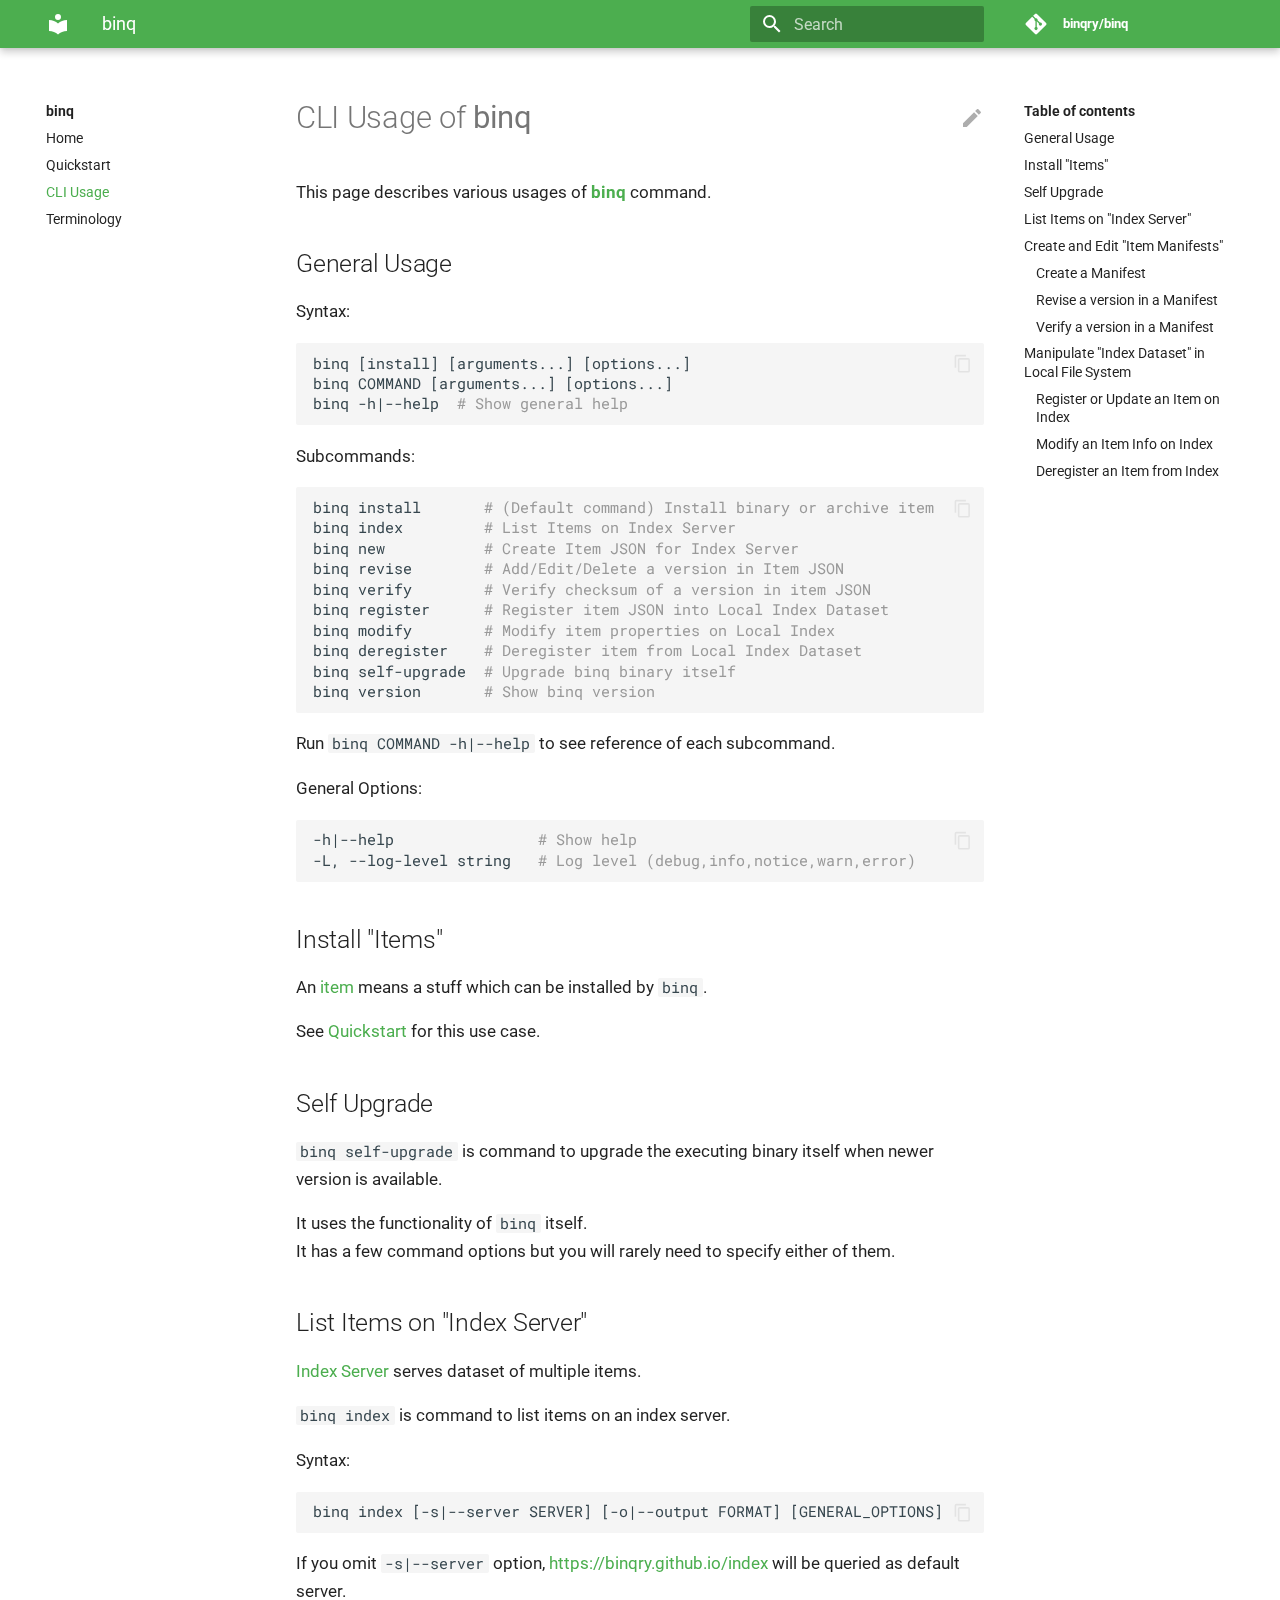
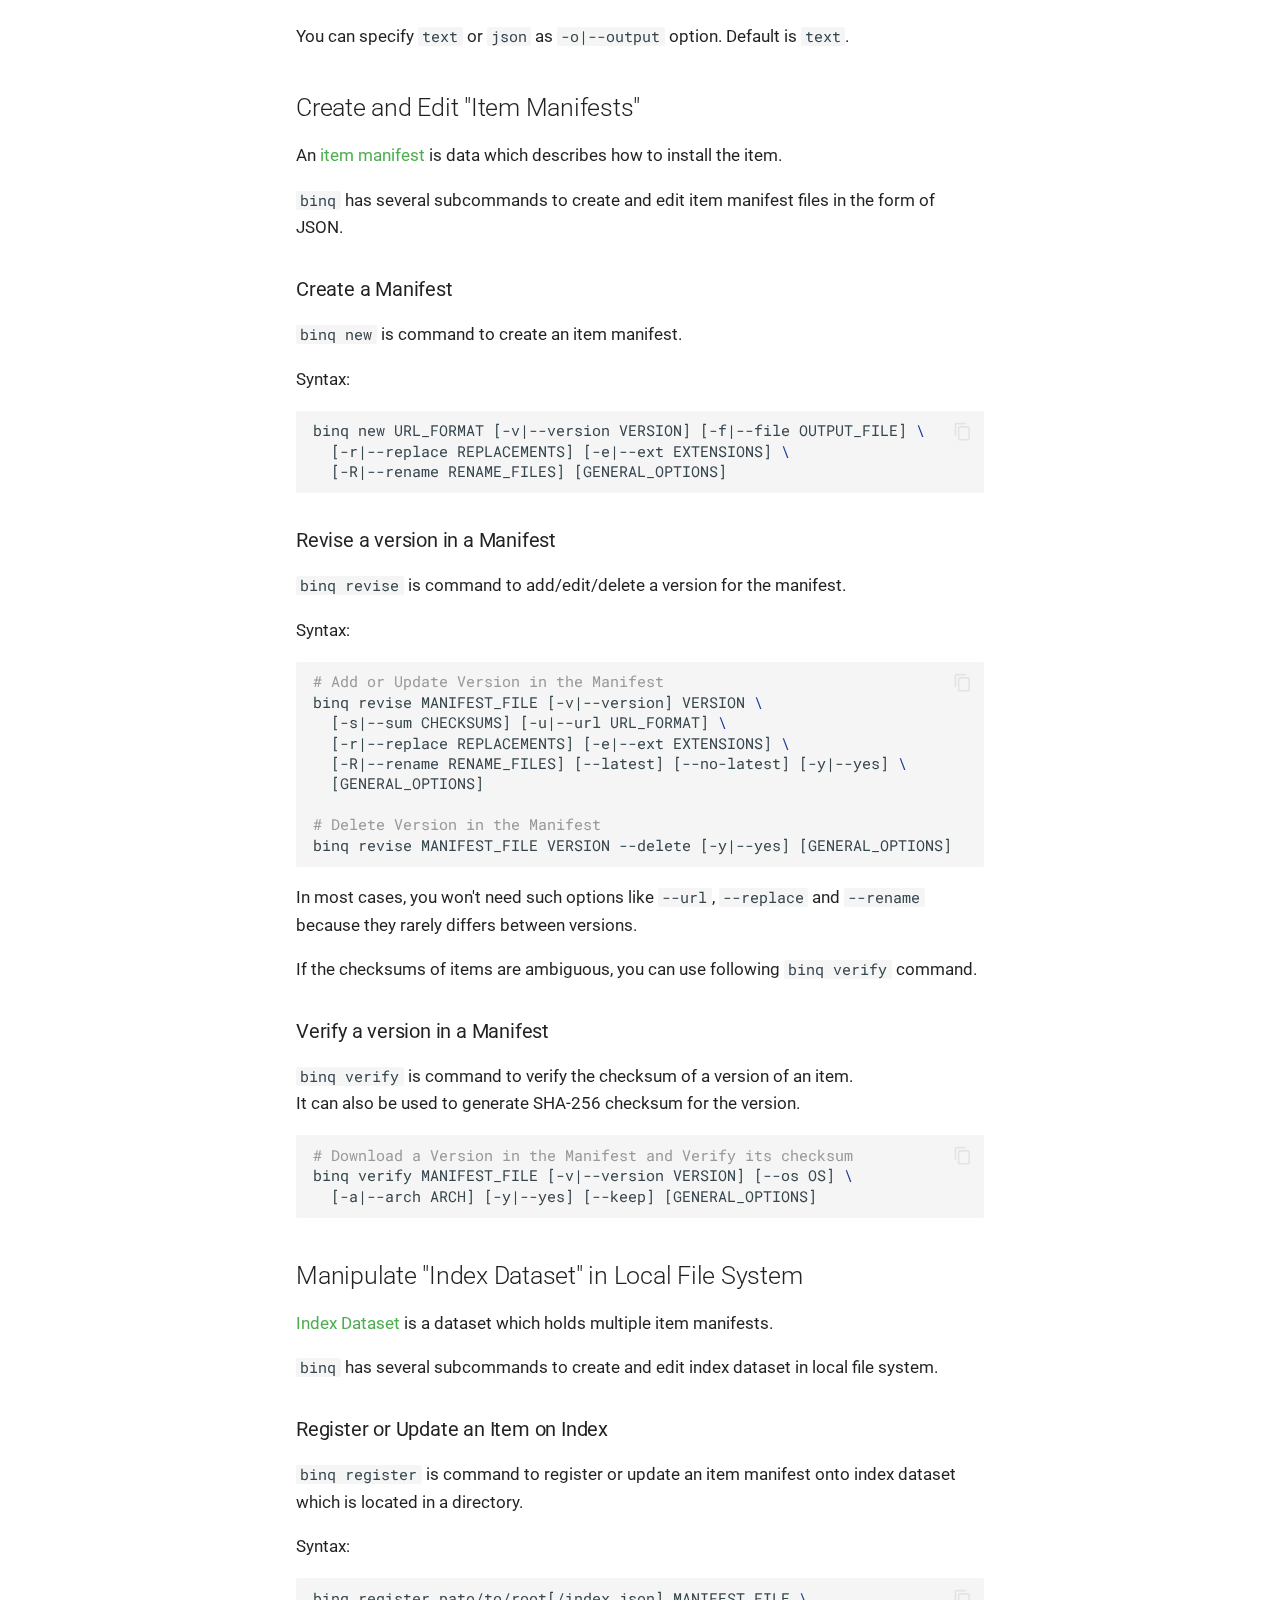
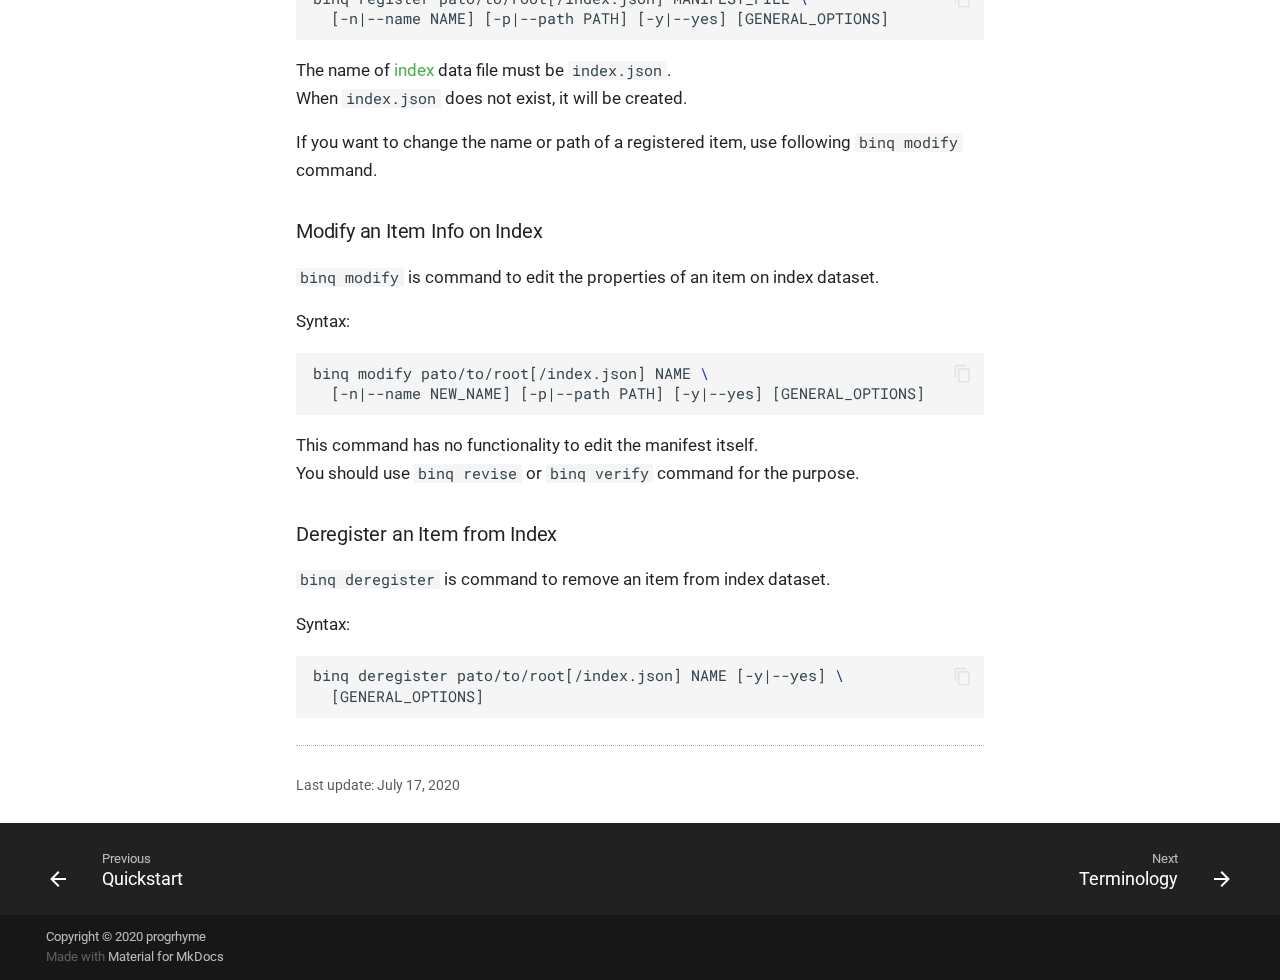
==== cli-usage/index.html @ 8671139b "deploy: 27823e56bc48b5dbcc879e4375a53ed7195fcd89" ====
<!doctype html>
<html lang="en" class="no-js">
  <head>
    
      <meta charset="utf-8">
      <meta name="viewport" content="width=device-width,initial-scale=1">
      
        <meta name="description" content=""binq" is a light-weight software installer written in Golang.">
      
      
        <link rel="canonical" href="https://binqry.github.io/cli-usage/">
      
      
        <meta name="author" content="progrhyme">
      
      <link rel="shortcut icon" href="../assets/images/favicon.png">
      <meta name="generator" content="mkdocs-1.1.2, mkdocs-material-5.4.0">
    
    
      
        <title>CLI Usage - binq</title>
      
    
    
      <link rel="stylesheet" href="../assets/stylesheets/main.fe0cca5b.min.css">
      
        <link rel="stylesheet" href="../assets/stylesheets/palette.a46bcfb3.min.css">
      
      
        
        
        <meta name="theme-color" content="#4caf50">
      
    
    
    
      
        <link href="https://fonts.gstatic.com" rel="preconnect" crossorigin>
        <link rel="stylesheet" href="https://fonts.googleapis.com/css?family=Roboto:300,400,400i,700%7CRoboto+Mono&display=fallback">
        <style>body,input{font-family:"Roboto",-apple-system,BlinkMacSystemFont,Helvetica,Arial,sans-serif}code,kbd,pre{font-family:"Roboto Mono",SFMono-Regular,Consolas,Menlo,monospace}</style>
      
    
    
    
      <link rel="stylesheet" href="../stylesheets/extra.css">
    
    
      
    
    
  </head>
  
  
    
    
    
    <body dir="ltr" data-md-color-scheme="default" data-md-color-primary="green" data-md-color-accent="pink">
  
    
    <input class="md-toggle" data-md-toggle="drawer" type="checkbox" id="__drawer" autocomplete="off">
    <input class="md-toggle" data-md-toggle="search" type="checkbox" id="__search" autocomplete="off">
    <label class="md-overlay" for="__drawer"></label>
    <div data-md-component="skip">
      
        
        <a href="#cli-usage-of-binq" class="md-skip">
          Skip to content
        </a>
      
    </div>
    <div data-md-component="announce">
      
    </div>
    
      <header class="md-header" data-md-component="header">
  <nav class="md-header-nav md-grid" aria-label="Header">
    <a href="https://binqry.github.io/" title="binq" class="md-header-nav__button md-logo" aria-label="binq">
      
  
  <svg xmlns="http://www.w3.org/2000/svg" viewBox="0 0 24 24"><path d="M12 8a3 3 0 003-3 3 3 0 00-3-3 3 3 0 00-3 3 3 3 0 003 3m0 3.54C9.64 9.35 6.5 8 3 8v11c3.5 0 6.64 1.35 9 3.54 2.36-2.19 5.5-3.54 9-3.54V8c-3.5 0-6.64 1.35-9 3.54z"/></svg>

    </a>
    <label class="md-header-nav__button md-icon" for="__drawer">
      <svg xmlns="http://www.w3.org/2000/svg" viewBox="0 0 24 24"><path d="M3 6h18v2H3V6m0 5h18v2H3v-2m0 5h18v2H3v-2z"/></svg>
    </label>
    <div class="md-header-nav__title" data-md-component="header-title">
      
        <div class="md-header-nav__ellipsis">
          <span class="md-header-nav__topic md-ellipsis">
            binq
          </span>
          <span class="md-header-nav__topic md-ellipsis">
            
              CLI Usage
            
          </span>
        </div>
      
    </div>
    
      <label class="md-header-nav__button md-icon" for="__search">
        <svg xmlns="http://www.w3.org/2000/svg" viewBox="0 0 24 24"><path d="M9.5 3A6.5 6.5 0 0116 9.5c0 1.61-.59 3.09-1.56 4.23l.27.27h.79l5 5-1.5 1.5-5-5v-.79l-.27-.27A6.516 6.516 0 019.5 16 6.5 6.5 0 013 9.5 6.5 6.5 0 019.5 3m0 2C7 5 5 7 5 9.5S7 14 9.5 14 14 12 14 9.5 12 5 9.5 5z"/></svg>
      </label>
      
<div class="md-search" data-md-component="search" role="dialog">
  <label class="md-search__overlay" for="__search"></label>
  <div class="md-search__inner" role="search">
    <form class="md-search__form" name="search">
      <input type="text" class="md-search__input" name="query" aria-label="Search" placeholder="Search" autocapitalize="off" autocorrect="off" autocomplete="off" spellcheck="false" data-md-component="search-query" data-md-state="active">
      <label class="md-search__icon md-icon" for="__search">
        <svg xmlns="http://www.w3.org/2000/svg" viewBox="0 0 24 24"><path d="M9.5 3A6.5 6.5 0 0116 9.5c0 1.61-.59 3.09-1.56 4.23l.27.27h.79l5 5-1.5 1.5-5-5v-.79l-.27-.27A6.516 6.516 0 019.5 16 6.5 6.5 0 013 9.5 6.5 6.5 0 019.5 3m0 2C7 5 5 7 5 9.5S7 14 9.5 14 14 12 14 9.5 12 5 9.5 5z"/></svg>
        <svg xmlns="http://www.w3.org/2000/svg" viewBox="0 0 24 24"><path d="M20 11v2H8l5.5 5.5-1.42 1.42L4.16 12l7.92-7.92L13.5 5.5 8 11h12z"/></svg>
      </label>
      <button type="reset" class="md-search__icon md-icon" aria-label="Clear" data-md-component="search-reset" tabindex="-1">
        <svg xmlns="http://www.w3.org/2000/svg" viewBox="0 0 24 24"><path d="M19 6.41L17.59 5 12 10.59 6.41 5 5 6.41 10.59 12 5 17.59 6.41 19 12 13.41 17.59 19 19 17.59 13.41 12 19 6.41z"/></svg>
      </button>
    </form>
    <div class="md-search__output">
      <div class="md-search__scrollwrap" data-md-scrollfix>
        <div class="md-search-result" data-md-component="search-result">
          <div class="md-search-result__meta">
            Initializing search
          </div>
          <ol class="md-search-result__list"></ol>
        </div>
      </div>
    </div>
  </div>
</div>
    
    
      <div class="md-header-nav__source">
        
<a href="https://github.com/binqry/binq/" title="Go to repository" class="md-source">
  <div class="md-source__icon md-icon">
    
    <svg xmlns="http://www.w3.org/2000/svg" viewBox="0 0 448 512"><path d="M439.55 236.05L244 40.45a28.87 28.87 0 00-40.81 0l-40.66 40.63 51.52 51.52c27.06-9.14 52.68 16.77 43.39 43.68l49.66 49.66c34.23-11.8 61.18 31 35.47 56.69-26.49 26.49-70.21-2.87-56-37.34L240.22 199v121.85c25.3 12.54 22.26 41.85 9.08 55a34.34 34.34 0 01-48.55 0c-17.57-17.6-11.07-46.91 11.25-56v-123c-20.8-8.51-24.6-30.74-18.64-45L142.57 101 8.45 235.14a28.86 28.86 0 000 40.81l195.61 195.6a28.86 28.86 0 0040.8 0l194.69-194.69a28.86 28.86 0 000-40.81z"/></svg>
  </div>
  <div class="md-source__repository">
    binqry/binq
  </div>
</a>
      </div>
    
  </nav>
</header>
    
    <div class="md-container" data-md-component="container">
      
        
      
      
        
      
      <main class="md-main" data-md-component="main">
        <div class="md-main__inner md-grid">
          
            
              <div class="md-sidebar md-sidebar--primary" data-md-component="navigation">
                <div class="md-sidebar__scrollwrap">
                  <div class="md-sidebar__inner">
                    <nav class="md-nav md-nav--primary" aria-label="Navigation" data-md-level="0">
  <label class="md-nav__title" for="__drawer">
    <a href="https://binqry.github.io/" title="binq" class="md-nav__button md-logo" aria-label="binq">
      
  
  <svg xmlns="http://www.w3.org/2000/svg" viewBox="0 0 24 24"><path d="M12 8a3 3 0 003-3 3 3 0 00-3-3 3 3 0 00-3 3 3 3 0 003 3m0 3.54C9.64 9.35 6.5 8 3 8v11c3.5 0 6.64 1.35 9 3.54 2.36-2.19 5.5-3.54 9-3.54V8c-3.5 0-6.64 1.35-9 3.54z"/></svg>

    </a>
    binq
  </label>
  
    <div class="md-nav__source">
      
<a href="https://github.com/binqry/binq/" title="Go to repository" class="md-source">
  <div class="md-source__icon md-icon">
    
    <svg xmlns="http://www.w3.org/2000/svg" viewBox="0 0 448 512"><path d="M439.55 236.05L244 40.45a28.87 28.87 0 00-40.81 0l-40.66 40.63 51.52 51.52c27.06-9.14 52.68 16.77 43.39 43.68l49.66 49.66c34.23-11.8 61.18 31 35.47 56.69-26.49 26.49-70.21-2.87-56-37.34L240.22 199v121.85c25.3 12.54 22.26 41.85 9.08 55a34.34 34.34 0 01-48.55 0c-17.57-17.6-11.07-46.91 11.25-56v-123c-20.8-8.51-24.6-30.74-18.64-45L142.57 101 8.45 235.14a28.86 28.86 0 000 40.81l195.61 195.6a28.86 28.86 0 0040.8 0l194.69-194.69a28.86 28.86 0 000-40.81z"/></svg>
  </div>
  <div class="md-source__repository">
    binqry/binq
  </div>
</a>
    </div>
  
  <ul class="md-nav__list" data-md-scrollfix>
    
      
      
      


  <li class="md-nav__item">
    <a href=".." title="Home" class="md-nav__link">
      Home
    </a>
  </li>

    
      
      
      


  <li class="md-nav__item">
    <a href="../quickstart/" title="Quickstart" class="md-nav__link">
      Quickstart
    </a>
  </li>

    
      
      
      

  


  <li class="md-nav__item md-nav__item--active">
    
    <input class="md-nav__toggle md-toggle" data-md-toggle="toc" type="checkbox" id="__toc">
    
      
    
    
      <label class="md-nav__link md-nav__link--active" for="__toc">
        CLI Usage
        <span class="md-nav__icon md-icon">
          <svg xmlns="http://www.w3.org/2000/svg" viewBox="0 0 24 24"><path d="M3 9h14V7H3v2m0 4h14v-2H3v2m0 4h14v-2H3v2m16 0h2v-2h-2v2m0-10v2h2V7h-2m0 6h2v-2h-2v2z"/></svg>
        </span>
      </label>
    
    <a href="./" title="CLI Usage" class="md-nav__link md-nav__link--active">
      CLI Usage
    </a>
    
      
<nav class="md-nav md-nav--secondary" aria-label="Table of contents">
  
  
    
  
  
    <label class="md-nav__title" for="__toc">
      <span class="md-nav__icon md-icon">
        <svg xmlns="http://www.w3.org/2000/svg" viewBox="0 0 24 24"><path d="M20 11v2H8l5.5 5.5-1.42 1.42L4.16 12l7.92-7.92L13.5 5.5 8 11h12z"/></svg>
      </span>
      Table of contents
    </label>
    <ul class="md-nav__list" data-md-scrollfix>
      
        <li class="md-nav__item">
  <a href="#general-usage" class="md-nav__link">
    General Usage
  </a>
  
</li>
      
        <li class="md-nav__item">
  <a href="#install-items" class="md-nav__link">
    Install "Items"
  </a>
  
</li>
      
        <li class="md-nav__item">
  <a href="#self-upgrade" class="md-nav__link">
    Self Upgrade
  </a>
  
</li>
      
        <li class="md-nav__item">
  <a href="#list-items-on-index-server" class="md-nav__link">
    List Items on "Index Server"
  </a>
  
</li>
      
        <li class="md-nav__item">
  <a href="#create-and-edit-item-manifests" class="md-nav__link">
    Create and Edit "Item Manifests"
  </a>
  
    <nav class="md-nav" aria-label="Create and Edit "Item Manifests"">
      <ul class="md-nav__list">
        
          <li class="md-nav__item">
  <a href="#create-a-manifest" class="md-nav__link">
    Create a Manifest
  </a>
  
</li>
        
          <li class="md-nav__item">
  <a href="#revise-a-version-in-a-manifest" class="md-nav__link">
    Revise a version in a Manifest
  </a>
  
</li>
        
          <li class="md-nav__item">
  <a href="#verify-a-version-in-a-manifest" class="md-nav__link">
    Verify a version in a Manifest
  </a>
  
</li>
        
      </ul>
    </nav>
  
</li>
      
        <li class="md-nav__item">
  <a href="#manipulate-index-dataset-in-local-file-system" class="md-nav__link">
    Manipulate "Index Dataset" in Local File System
  </a>
  
    <nav class="md-nav" aria-label="Manipulate "Index Dataset" in Local File System">
      <ul class="md-nav__list">
        
          <li class="md-nav__item">
  <a href="#register-or-update-an-item-on-index" class="md-nav__link">
    Register or Update an Item on Index
  </a>
  
</li>
        
          <li class="md-nav__item">
  <a href="#modify-an-item-info-on-index" class="md-nav__link">
    Modify an Item Info on Index
  </a>
  
</li>
        
          <li class="md-nav__item">
  <a href="#deregister-an-item-from-index" class="md-nav__link">
    Deregister an Item from Index
  </a>
  
</li>
        
      </ul>
    </nav>
  
</li>
      
    </ul>
  
</nav>
    
  </li>

    
      
      
      


  <li class="md-nav__item">
    <a href="../terminology/" title="Terminology" class="md-nav__link">
      Terminology
    </a>
  </li>

    
  </ul>
</nav>
                  </div>
                </div>
              </div>
            
            
              <div class="md-sidebar md-sidebar--secondary" data-md-component="toc">
                <div class="md-sidebar__scrollwrap">
                  <div class="md-sidebar__inner">
                    
<nav class="md-nav md-nav--secondary" aria-label="Table of contents">
  
  
    
  
  
    <label class="md-nav__title" for="__toc">
      <span class="md-nav__icon md-icon">
        <svg xmlns="http://www.w3.org/2000/svg" viewBox="0 0 24 24"><path d="M20 11v2H8l5.5 5.5-1.42 1.42L4.16 12l7.92-7.92L13.5 5.5 8 11h12z"/></svg>
      </span>
      Table of contents
    </label>
    <ul class="md-nav__list" data-md-scrollfix>
      
        <li class="md-nav__item">
  <a href="#general-usage" class="md-nav__link">
    General Usage
  </a>
  
</li>
      
        <li class="md-nav__item">
  <a href="#install-items" class="md-nav__link">
    Install "Items"
  </a>
  
</li>
      
        <li class="md-nav__item">
  <a href="#self-upgrade" class="md-nav__link">
    Self Upgrade
  </a>
  
</li>
      
        <li class="md-nav__item">
  <a href="#list-items-on-index-server" class="md-nav__link">
    List Items on "Index Server"
  </a>
  
</li>
      
        <li class="md-nav__item">
  <a href="#create-and-edit-item-manifests" class="md-nav__link">
    Create and Edit "Item Manifests"
  </a>
  
    <nav class="md-nav" aria-label="Create and Edit "Item Manifests"">
      <ul class="md-nav__list">
        
          <li class="md-nav__item">
  <a href="#create-a-manifest" class="md-nav__link">
    Create a Manifest
  </a>
  
</li>
        
          <li class="md-nav__item">
  <a href="#revise-a-version-in-a-manifest" class="md-nav__link">
    Revise a version in a Manifest
  </a>
  
</li>
        
          <li class="md-nav__item">
  <a href="#verify-a-version-in-a-manifest" class="md-nav__link">
    Verify a version in a Manifest
  </a>
  
</li>
        
      </ul>
    </nav>
  
</li>
      
        <li class="md-nav__item">
  <a href="#manipulate-index-dataset-in-local-file-system" class="md-nav__link">
    Manipulate "Index Dataset" in Local File System
  </a>
  
    <nav class="md-nav" aria-label="Manipulate "Index Dataset" in Local File System">
      <ul class="md-nav__list">
        
          <li class="md-nav__item">
  <a href="#register-or-update-an-item-on-index" class="md-nav__link">
    Register or Update an Item on Index
  </a>
  
</li>
        
          <li class="md-nav__item">
  <a href="#modify-an-item-info-on-index" class="md-nav__link">
    Modify an Item Info on Index
  </a>
  
</li>
        
          <li class="md-nav__item">
  <a href="#deregister-an-item-from-index" class="md-nav__link">
    Deregister an Item from Index
  </a>
  
</li>
        
      </ul>
    </nav>
  
</li>
      
    </ul>
  
</nav>
                  </div>
                </div>
              </div>
            
          
          <div class="md-content">
            <article class="md-content__inner md-typeset">
              
                
                  <a href="https://github.com/binqry/binqry.github.io/edit/source/docs/cli-usage.md" title="Edit this page" class="md-content__button md-icon">
                    <svg xmlns="http://www.w3.org/2000/svg" viewBox="0 0 24 24"><path d="M20.71 7.04c.39-.39.39-1.04 0-1.41l-2.34-2.34c-.37-.39-1.02-.39-1.41 0l-1.84 1.83 3.75 3.75M3 17.25V21h3.75L17.81 9.93l-3.75-3.75L3 17.25z"/></svg>
                  </a>
                
                
                  
                
                
                <h1 id="cli-usage-of-binq">CLI Usage of <strong>binq</strong></h1>
<p>This page describes various usages of <a href="https://github.com/binqry/binq/"><strong>binq</strong></a> command.</p>
<h2 id="general-usage">General Usage</h2>
<p>Syntax:</p>
<div class="highlight"><pre><span></span><code>binq <span class="o">[</span>install<span class="o">]</span> <span class="o">[</span>arguments...<span class="o">]</span> <span class="o">[</span>options...<span class="o">]</span>
binq COMMAND <span class="o">[</span>arguments...<span class="o">]</span> <span class="o">[</span>options...<span class="o">]</span>
binq -h<span class="p">|</span>--help  <span class="c1"># Show general help</span>
</code></pre></div>

<p>Subcommands:</p>
<div class="highlight"><pre><span></span><code>binq install       <span class="c1"># (Default command) Install binary or archive item</span>
binq index         <span class="c1"># List Items on Index Server</span>
binq new           <span class="c1"># Create Item JSON for Index Server</span>
binq revise        <span class="c1"># Add/Edit/Delete a version in Item JSON</span>
binq verify        <span class="c1"># Verify checksum of a version in item JSON</span>
binq register      <span class="c1"># Register item JSON into Local Index Dataset</span>
binq modify        <span class="c1"># Modify item properties on Local Index</span>
binq deregister    <span class="c1"># Deregister item from Local Index Dataset</span>
binq self-upgrade  <span class="c1"># Upgrade binq binary itself</span>
binq version       <span class="c1"># Show binq version</span>
</code></pre></div>

<p>Run <code>binq COMMAND -h|--help</code> to see reference of each subcommand.</p>
<p>General Options:</p>
<div class="highlight"><pre><span></span><code>-h<span class="p">|</span>--help                <span class="c1"># Show help</span>
-L, --log-level string   <span class="c1"># Log level (debug,info,notice,warn,error)</span>
</code></pre></div>

<h2 id="install-items">Install "Items"</h2>
<p>An <a href="../terminology/#item">item</a> means a stuff which can be installed by <code>binq</code>.</p>
<p>See <a href="../quickstart/">Quickstart</a> for this use case.</p>
<h2 id="self-upgrade">Self Upgrade</h2>
<p><code>binq self-upgrade</code> is command to upgrade the executing binary itself when newer version is
available.</p>
<p>It uses the functionality of <code>binq</code> itself.<br />
It has a few command options but you will rarely need to specify either of them.</p>
<h2 id="list-items-on-index-server">List Items on "Index Server"</h2>
<p><a href="../terminology/#index-server">Index Server</a> serves dataset of multiple items.</p>
<p><code>binq index</code> is command to list items on an index server.</p>
<p>Syntax:</p>
<div class="highlight"><pre><span></span><code>binq index <span class="o">[</span>-s<span class="p">|</span>--server SERVER<span class="o">]</span> <span class="o">[</span>-o<span class="p">|</span>--output FORMAT<span class="o">]</span> <span class="o">[</span>GENERAL_OPTIONS<span class="o">]</span>
</code></pre></div>

<p>If you omit <code>-s|--server</code> option, <a href="https://binqry.github.io/index">https://binqry.github.io/index</a>
will be queried as default server.</p>
<p>You can specify <code>text</code> or <code>json</code> as <code>-o|--output</code> option. Default is <code>text</code>.</p>
<h2 id="create-and-edit-item-manifests">Create and Edit "Item Manifests"</h2>
<p>An <a href="../terminology/#item-manifest">item manifest</a> is data which describes how to install the item.</p>
<p><code>binq</code> has several subcommands to create and edit item manifest files in the form of JSON.</p>
<h3 id="create-a-manifest">Create a Manifest</h3>
<p><code>binq new</code> is command to create an item manifest.</p>
<p>Syntax:</p>
<div class="highlight"><pre><span></span><code>binq new URL_FORMAT <span class="o">[</span>-v<span class="p">|</span>--version VERSION<span class="o">]</span> <span class="o">[</span>-f<span class="p">|</span>--file OUTPUT_FILE<span class="o">]</span> <span class="se">\</span>
  <span class="o">[</span>-r<span class="p">|</span>--replace REPLACEMENTS<span class="o">]</span> <span class="o">[</span>-e<span class="p">|</span>--ext EXTENSIONS<span class="o">]</span> <span class="se">\</span>
  <span class="o">[</span>-R<span class="p">|</span>--rename RENAME_FILES<span class="o">]</span> <span class="o">[</span>GENERAL_OPTIONS<span class="o">]</span>
</code></pre></div>

<h3 id="revise-a-version-in-a-manifest">Revise a version in a Manifest</h3>
<p><code>binq revise</code> is command to add/edit/delete a version for the manifest.</p>
<p>Syntax:</p>
<div class="highlight"><pre><span></span><code><span class="c1"># Add or Update Version in the Manifest</span>
binq revise MANIFEST_FILE <span class="o">[</span>-v<span class="p">|</span>--version<span class="o">]</span> VERSION <span class="se">\</span>
  <span class="o">[</span>-s<span class="p">|</span>--sum CHECKSUMS<span class="o">]</span> <span class="o">[</span>-u<span class="p">|</span>--url URL_FORMAT<span class="o">]</span> <span class="se">\</span>
  <span class="o">[</span>-r<span class="p">|</span>--replace REPLACEMENTS<span class="o">]</span> <span class="o">[</span>-e<span class="p">|</span>--ext EXTENSIONS<span class="o">]</span> <span class="se">\</span>
  <span class="o">[</span>-R<span class="p">|</span>--rename RENAME_FILES<span class="o">]</span> <span class="o">[</span>--latest<span class="o">]</span> <span class="o">[</span>--no-latest<span class="o">]</span> <span class="o">[</span>-y<span class="p">|</span>--yes<span class="o">]</span> <span class="se">\</span>
  <span class="o">[</span>GENERAL_OPTIONS<span class="o">]</span>

<span class="c1"># Delete Version in the Manifest</span>
binq revise MANIFEST_FILE VERSION --delete <span class="o">[</span>-y<span class="p">|</span>--yes<span class="o">]</span> <span class="o">[</span>GENERAL_OPTIONS<span class="o">]</span>
</code></pre></div>

<p>In most cases, you won't need such options like <code>--url</code>, <code>--replace</code> and <code>--rename</code> because they
rarely differs between versions.</p>
<p>If the checksums of items are ambiguous, you can use following <code>binq verify</code> command.</p>
<h3 id="verify-a-version-in-a-manifest">Verify a version in a Manifest</h3>
<p><code>binq verify</code> is command to verify the checksum of a version of an item.<br />
It can also be used to generate SHA-256 checksum for the version.</p>
<div class="highlight"><pre><span></span><code><span class="c1"># Download a Version in the Manifest and Verify its checksum</span>
binq verify MANIFEST_FILE <span class="o">[</span>-v<span class="p">|</span>--version VERSION<span class="o">]</span> <span class="o">[</span>--os OS<span class="o">]</span> <span class="se">\</span>
  <span class="o">[</span>-a<span class="p">|</span>--arch ARCH<span class="o">]</span> <span class="o">[</span>-y<span class="p">|</span>--yes<span class="o">]</span> <span class="o">[</span>--keep<span class="o">]</span> <span class="o">[</span>GENERAL_OPTIONS<span class="o">]</span>
</code></pre></div>

<h2 id="manipulate-index-dataset-in-local-file-system">Manipulate "Index Dataset" in Local File System</h2>
<p><a href="../terminology/#index-dataset">Index Dataset</a> is a dataset which holds multiple item manifests.</p>
<p><code>binq</code> has several subcommands to create and edit index dataset in local file system.</p>
<h3 id="register-or-update-an-item-on-index">Register or Update an Item on Index</h3>
<p><code>binq register</code> is command to register or update an item manifest onto index dataset which is
located in a directory.</p>
<p>Syntax:</p>
<div class="highlight"><pre><span></span><code>binq register pato/to/root<span class="o">[</span>/index.json<span class="o">]</span> MANIFEST_FILE <span class="se">\</span>
  <span class="o">[</span>-n<span class="p">|</span>--name NAME<span class="o">]</span> <span class="o">[</span>-p<span class="p">|</span>--path PATH<span class="o">]</span> <span class="o">[</span>-y<span class="p">|</span>--yes<span class="o">]</span> <span class="o">[</span>GENERAL_OPTIONS<span class="o">]</span>
</code></pre></div>

<p>The name of <a href="../terminology/#index">index</a> data file must be <code>index.json</code>.<br />
When <code>index.json</code> does not exist, it will be created.</p>
<p>If you want to change the name or path of a registered item, use following <code>binq modify</code> command.</p>
<h3 id="modify-an-item-info-on-index">Modify an Item Info on Index</h3>
<p><code>binq modify</code> is command to edit the properties of an item on index dataset.</p>
<p>Syntax:</p>
<div class="highlight"><pre><span></span><code>binq modify pato/to/root<span class="o">[</span>/index.json<span class="o">]</span> NAME <span class="se">\</span>
  <span class="o">[</span>-n<span class="p">|</span>--name NEW_NAME<span class="o">]</span> <span class="o">[</span>-p<span class="p">|</span>--path PATH<span class="o">]</span> <span class="o">[</span>-y<span class="p">|</span>--yes<span class="o">]</span> <span class="o">[</span>GENERAL_OPTIONS<span class="o">]</span>
</code></pre></div>

<p>This command has no functionality to edit the manifest itself.<br />
You should use <code>binq revise</code> or <code>binq verify</code> command for the purpose.</p>
<h3 id="deregister-an-item-from-index">Deregister an Item from Index</h3>
<p><code>binq deregister</code> is command to remove an item from index dataset.</p>
<p>Syntax:</p>
<div class="highlight"><pre><span></span><code>binq deregister pato/to/root<span class="o">[</span>/index.json<span class="o">]</span> NAME <span class="o">[</span>-y<span class="p">|</span>--yes<span class="o">]</span> <span class="se">\</span>
  <span class="o">[</span>GENERAL_OPTIONS<span class="o">]</span>
</code></pre></div>
                
                  
                    

<hr>
<div class="md-source-date">
  <small>
    
      Last update: <span class="git-revision-date-localized-plugin git-revision-date-localized-plugin-date">July 17, 2020</span>
    
  </small>
</div>
                  
                
              
              
                


              
            </article>
          </div>
        </div>
      </main>
      
        
<footer class="md-footer">
  
    <div class="md-footer-nav">
      <nav class="md-footer-nav__inner md-grid" aria-label="Footer">
        
          <a href="../quickstart/" title="Quickstart" class="md-footer-nav__link md-footer-nav__link--prev" rel="prev">
            <div class="md-footer-nav__button md-icon">
              <svg xmlns="http://www.w3.org/2000/svg" viewBox="0 0 24 24"><path d="M20 11v2H8l5.5 5.5-1.42 1.42L4.16 12l7.92-7.92L13.5 5.5 8 11h12z"/></svg>
            </div>
            <div class="md-footer-nav__title">
              <div class="md-ellipsis">
                <span class="md-footer-nav__direction">
                  Previous
                </span>
                Quickstart
              </div>
            </div>
          </a>
        
        
          <a href="../terminology/" title="Terminology" class="md-footer-nav__link md-footer-nav__link--next" rel="next">
            <div class="md-footer-nav__title">
              <div class="md-ellipsis">
                <span class="md-footer-nav__direction">
                  Next
                </span>
                Terminology
              </div>
            </div>
            <div class="md-footer-nav__button md-icon">
              <svg xmlns="http://www.w3.org/2000/svg" viewBox="0 0 24 24"><path d="M4 11v2h12l-5.5 5.5 1.42 1.42L19.84 12l-7.92-7.92L10.5 5.5 16 11H4z"/></svg>
            </div>
          </a>
        
      </nav>
    </div>
  
  <div class="md-footer-meta md-typeset">
    <div class="md-footer-meta__inner md-grid">
      <div class="md-footer-copyright">
        
          <div class="md-footer-copyright__highlight">
            Copyright &copy; 2020 progrhyme
          </div>
        
        Made with
        <a href="https://squidfunk.github.io/mkdocs-material/" target="_blank" rel="noopener">
          Material for MkDocs
        </a>
      </div>
      
    </div>
  </div>
</footer>
      
    </div>
    
      <script src="../assets/javascripts/vendor.d710d30a.min.js"></script>
      <script src="../assets/javascripts/bundle.b39636ac.min.js"></script><script id="__lang" type="application/json">{"clipboard.copy": "Copy to clipboard", "clipboard.copied": "Copied to clipboard", "search.config.lang": "en", "search.config.pipeline": "trimmer, stopWordFilter", "search.config.separator": "[\\s\\-]+", "search.result.placeholder": "Type to start searching", "search.result.none": "No matching documents", "search.result.one": "1 matching document", "search.result.other": "# matching documents"}</script>
      
      <script>
        app = initialize({
          base: "..",
          features: [],
          search: Object.assign({
            worker: "../assets/javascripts/worker/search.a68abb33.min.js"
          }, typeof search !== "undefined" && search)
        })
      </script>
      
    
  </body>
</html>
---- assets/stylesheets/main.fe0cca5b.min.css ----
html{box-sizing:border-box}*,*::before,*::after{box-sizing:inherit}html{-webkit-text-size-adjust:none;-moz-text-size-adjust:none;-ms-text-size-adjust:none;text-size-adjust:none}body{margin:0}hr{box-sizing:content-box;overflow:visible}a,button,label,input{-webkit-tap-highlight-color:transparent}a{color:inherit;text-decoration:none}small{font-size:80%}sub,sup{position:relative;font-size:80%;line-height:0;vertical-align:baseline}sub{bottom:-0.25em}sup{top:-0.5em}img{border-style:none}table{border-collapse:separate;border-spacing:0}td,th{font-weight:normal;vertical-align:top}button{margin:0;padding:0;font-size:inherit;background:transparent;border:0}input{border:0;outline:0}:root{--md-default-fg-color: hsla(0, 0%, 0%, 0.87);--md-default-fg-color--light: hsla(0, 0%, 0%, 0.54);--md-default-fg-color--lighter: hsla(0, 0%, 0%, 0.32);--md-default-fg-color--lightest: hsla(0, 0%, 0%, 0.07);--md-default-bg-color: hsla(0, 0%, 100%, 1);--md-default-bg-color--light: hsla(0, 0%, 100%, 0.7);--md-default-bg-color--lighter: hsla(0, 0%, 100%, 0.3);--md-default-bg-color--lightest: hsla(0, 0%, 100%, 0.12);--md-primary-fg-color: hsla(231, 48%, 48%, 1);--md-primary-fg-color--light: hsla(230, 44%, 64%, 1);--md-primary-fg-color--dark: hsla(232, 54%, 41%, 1);--md-primary-bg-color: hsla(0, 0%, 100%, 1);--md-primary-bg-color--light: hsla(0, 0%, 100%, 0.7);--md-accent-fg-color: hsla(231, 99%, 66%, 1);--md-accent-fg-color--transparent: hsla(231, 99%, 66%, 0.1);--md-accent-bg-color: hsla(0, 0%, 100%, 1);--md-accent-bg-color--light: hsla(0, 0%, 100%, 0.7)}:root>*{--md-code-bg-color: hsla(0, 0%, 96%, 1);--md-code-fg-color: hsla(200, 18%, 26%, 1);--md-text-color: var(--md-default-fg-color);--md-text-link-color: var(--md-primary-fg-color);--md-admonition-bg-color: var(--md-default-bg-color);--md-admonition-fg-color: var(--md-default-fg-color);--md-footer-bg-color: hsla(0, 0%, 0%, 0.87);--md-footer-bg-color--dark: hsla(0, 0%, 0%, 0.32);--md-footer-fg-color: hsla(0, 0%, 100%, 1);--md-footer-fg-color--light: hsla(0, 0%, 100%, 0.7);--md-footer-fg-color--lighter: hsla(0, 0%, 100%, 0.3)}.md-icon svg{display:block;width:1.2rem;height:1.2rem;margin:0 auto;fill:currentColor}body{-webkit-font-smoothing:antialiased;-moz-osx-font-smoothing:grayscale}body,input{color:var(--md-text-color);font-feature-settings:"kern","liga";font-family:-apple-system,BlinkMacSystemFont,Helvetica,Arial,sans-serif}code,pre,kbd{color:var(--md-text-color);font-feature-settings:"kern";font-family:SFMono-Regular,Consolas,Menlo,monospace}.md-typeset{font-size:.8rem;line-height:1.6;-webkit-print-color-adjust:exact;color-adjust:exact}.md-typeset p,.md-typeset ul,.md-typeset ol,.md-typeset blockquote{margin:1em 0}.md-typeset h1{margin:0 0 2rem;color:var(--md-default-fg-color--light);font-weight:300;font-size:1.5625rem;line-height:1.3;letter-spacing:-0.01em}.md-typeset h2{margin:2rem 0 .8rem;font-weight:300;font-size:1.25rem;line-height:1.4;letter-spacing:-0.01em}.md-typeset h3{margin:1.6rem 0 .8rem;font-weight:400;font-size:1rem;line-height:1.5;letter-spacing:-0.01em}.md-typeset h2+h3{margin-top:.8rem}.md-typeset h4{margin:.8rem 0;font-weight:700;font-size:.8rem;letter-spacing:-0.01em}.md-typeset h5,.md-typeset h6{margin:.8rem 0;color:var(--md-default-fg-color--light);font-weight:700;font-size:.64rem;letter-spacing:-0.01em}.md-typeset h5{text-transform:uppercase}.md-typeset hr{margin:1.5em 0;border-bottom:.05rem dotted var(--md-default-fg-color--lighter)}.md-typeset a{color:var(--md-text-link-color);word-break:break-word}.md-typeset a,.md-typeset a::before{transition:color 125ms}.md-typeset a:focus,.md-typeset a:hover{color:var(--md-accent-fg-color)}.md-typeset code,.md-typeset pre,.md-typeset kbd{color:var(--md-code-fg-color);direction:ltr}@media print{.md-typeset code,.md-typeset pre,.md-typeset kbd{white-space:pre-wrap}}.md-typeset code{padding:0 .2941176471em;font-size:.85em;word-break:break-word;background-color:var(--md-code-bg-color);border-radius:.1rem;-webkit-box-decoration-break:clone;box-decoration-break:clone}.md-typeset h1 code,.md-typeset h2 code,.md-typeset h3 code,.md-typeset h4 code,.md-typeset h5 code,.md-typeset h6 code{margin:initial;padding:initial;background-color:transparent;box-shadow:none}.md-typeset a>code{color:currentColor}.md-typeset pre{position:relative;margin:1em 0;line-height:1.4}.md-typeset pre>code{display:block;margin:0;padding:.525rem 1.1764705882em;overflow:auto;word-break:normal;box-shadow:none;-webkit-box-decoration-break:slice;box-decoration-break:slice;touch-action:auto;scrollbar-width:thin;scrollbar-color:var(--md-default-fg-color--lighter) transparent}.md-typeset pre>code:hover{scrollbar-color:var(--md-accent-fg-color) transparent}.md-typeset pre>code::-webkit-scrollbar{width:.2rem;height:.2rem}.md-typeset pre>code::-webkit-scrollbar-thumb{background-color:var(--md-default-fg-color--lighter)}.md-typeset pre>code::-webkit-scrollbar-thumb:hover{background-color:var(--md-accent-fg-color)}@media screen and (max-width: 44.9375em){.md-typeset>pre{margin:1em -0.8rem}.md-typeset>pre code{border-radius:0}}.md-typeset kbd{display:inline-block;padding:0 .6666666667em;font-size:.75em;line-height:1.5;vertical-align:text-top;word-break:break-word;border-radius:.1rem;box-shadow:0 .1rem 0 .05rem var(--md-default-fg-color--lighter),0 .1rem 0 var(--md-default-fg-color--lighter),inset 0 -0.1rem .2rem var(--md-default-bg-color)}.md-typeset mark{padding:0 .25em;word-break:break-word;background-color:rgba(255,235,59,.5);border-radius:.1rem;-webkit-box-decoration-break:clone;box-decoration-break:clone}.md-typeset abbr{text-decoration:none;border-bottom:.05rem dotted var(--md-default-fg-color--light);cursor:help}.md-typeset small{opacity:.75}.md-typeset sup,.md-typeset sub{margin-left:.078125em}[dir=rtl] .md-typeset sup,[dir=rtl] .md-typeset sub{margin-right:.078125em;margin-left:initial}.md-typeset blockquote{padding-left:.6rem;color:var(--md-default-fg-color--light);border-left:.2rem solid var(--md-default-fg-color--lighter)}[dir=rtl] .md-typeset blockquote{padding-right:.6rem;padding-left:initial;border-right:.2rem solid var(--md-default-fg-color--lighter);border-left:initial}.md-typeset ul{list-style-type:disc}.md-typeset ul,.md-typeset ol{margin-left:.625em;padding:0}[dir=rtl] .md-typeset ul,[dir=rtl] .md-typeset ol{margin-right:.625em;margin-left:initial}.md-typeset ul ol,.md-typeset ol ol{list-style-type:lower-alpha}.md-typeset ul ol ol,.md-typeset ol ol ol{list-style-type:lower-roman}.md-typeset ul li,.md-typeset ol li{margin-bottom:.5em;margin-left:1.25em}[dir=rtl] .md-typeset ul li,[dir=rtl] .md-typeset ol li{margin-right:1.25em;margin-left:initial}.md-typeset ul li p,.md-typeset ul li blockquote,.md-typeset ol li p,.md-typeset ol li blockquote{margin:.5em 0}.md-typeset ul li:last-child,.md-typeset ol li:last-child{margin-bottom:0}.md-typeset ul li ul,.md-typeset ul li ol,.md-typeset ol li ul,.md-typeset ol li ol{margin:.5em 0 .5em .625em}[dir=rtl] .md-typeset ul li ul,[dir=rtl] .md-typeset ul li ol,[dir=rtl] .md-typeset ol li ul,[dir=rtl] .md-typeset ol li ol{margin-right:.625em;margin-left:initial}.md-typeset dd{margin:1em 0 1em 1.875em}[dir=rtl] .md-typeset dd{margin-right:1.875em;margin-left:initial}.md-typeset img,.md-typeset svg{max-width:100%;height:auto}.md-typeset iframe{max-width:100%}.md-typeset table:not([class]){display:inline-block;max-width:100%;overflow:auto;font-size:.64rem;background:var(--md-default-bg-color);border-radius:.1rem;box-shadow:0 .2rem .5rem rgba(0,0,0,.05),0 0 .05rem rgba(0,0,0,.1);touch-action:auto}.md-typeset table:not([class])+*{margin-top:1.5em}.md-typeset table:not([class]) th:not([align]),.md-typeset table:not([class]) td:not([align]){text-align:left}[dir=rtl] .md-typeset table:not([class]) th:not([align]),[dir=rtl] .md-typeset table:not([class]) td:not([align]){text-align:right}.md-typeset table:not([class]) th{min-width:5rem;padding:.6rem .8rem;color:var(--md-default-bg-color);vertical-align:top;background-color:var(--md-default-fg-color--light)}.md-typeset table:not([class]) th a{color:inherit}.md-typeset table:not([class]) td{padding:.6rem .8rem;vertical-align:top;border-top:.05rem solid var(--md-default-fg-color--lightest)}.md-typeset table:not([class]) tr{transition:background-color 125ms}.md-typeset table:not([class]) tr:hover{background-color:rgba(0,0,0,.035);box-shadow:0 .05rem 0 var(--md-default-bg-color) inset}.md-typeset table:not([class]) tr:first-child td{border-top:0}.md-typeset table:not([class]) a{word-break:normal}.md-typeset__scrollwrap{margin:1em -0.8rem;overflow-x:auto;touch-action:auto}.md-typeset__table{display:inline-block;margin-bottom:.5em;padding:0 .8rem}.md-typeset__table table{display:table;width:100%;margin:0;overflow:hidden}html{height:100%;overflow-x:hidden;font-size:125%}@media screen and (min-width: 100em){html{font-size:137.5%}}@media screen and (min-width: 125em){html{font-size:150%}}body{position:relative;display:flex;flex-direction:column;width:100%;min-height:100%;font-size:.5rem;background-color:var(--md-default-bg-color)}@media screen and (max-width: 59.9375em){body[data-md-state=lock]{position:fixed}}@media print{body{display:block}}hr{display:block;height:.05rem;padding:0;border:0}.md-grid{max-width:61rem;margin-right:auto;margin-left:auto}.md-container{display:flex;flex-direction:column;flex-grow:1}@media print{.md-container{display:block}}.md-main{flex-grow:1}.md-main__inner{display:flex;height:100%;margin-top:1.5rem}.md-ellipsis{display:block;overflow:hidden;white-space:nowrap;text-overflow:ellipsis}.md-toggle{display:none}.md-overlay{position:fixed;top:0;z-index:3;width:0;height:0;background-color:rgba(0,0,0,.54);opacity:0;transition:width 0ms 250ms,height 0ms 250ms,opacity 250ms}@media screen and (max-width: 76.1875em){[data-md-toggle=drawer]:checked~.md-overlay{width:100%;height:100%;opacity:1;transition:width 0ms,height 0ms,opacity 250ms}}.md-skip{position:fixed;z-index:-1;margin:.5rem;padding:.3rem .5rem;color:var(--md-default-bg-color);font-size:.64rem;background-color:var(--md-default-fg-color);border-radius:.1rem;transform:translateY(0.4rem);opacity:0}.md-skip:focus{z-index:10;transform:translateY(0);opacity:1;transition:transform 250ms cubic-bezier(0.4, 0, 0.2, 1),opacity 175ms 75ms}@page{margin:25mm}.md-announce{overflow:auto;background-color:var(--md-default-fg-color)}.md-announce__inner{margin:.6rem auto;padding:0 .8rem;color:var(--md-default-bg-color);font-size:.7rem}@media print{.md-announce{display:none}}.md-typeset .md-button{display:inline-block;padding:.625em 2em;color:var(--md-primary-fg-color);font-weight:700;border:.1rem solid currentColor;border-radius:.1rem;transition:color 125ms,background-color 125ms,border-color 125ms}.md-typeset .md-button--primary{color:var(--md-primary-bg-color);background-color:var(--md-primary-fg-color);border-color:var(--md-primary-fg-color)}.md-typeset .md-button:focus,.md-typeset .md-button:hover{color:var(--md-accent-bg-color);background-color:var(--md-accent-fg-color);border-color:var(--md-accent-fg-color)}.md-clipboard{position:absolute;top:.4rem;right:.5em;z-index:1;width:1.5em;height:1.5em;color:var(--md-default-fg-color--lightest);border-radius:.1rem;cursor:pointer;transition:color 125ms}@media print{.md-clipboard{display:none}}.md-clipboard svg{width:1.125em;height:1.125em}pre:hover .md-clipboard{color:var(--md-default-fg-color--light)}pre .md-clipboard:focus,pre .md-clipboard:hover{color:var(--md-accent-fg-color)}.md-content{flex:1;max-width:100%}@media screen and (min-width: 60em)and (max-width: 76.1875em){.md-content{max-width:calc(100% - 12.1rem)}}@media screen and (min-width: 76.25em){.md-content{max-width:calc(100% - 12.1rem * 2)}}.md-content__inner{margin:0 .8rem 1.2rem;padding-top:.6rem}@media screen and (min-width: 76.25em){.md-content__inner{margin-right:1.2rem;margin-left:1.2rem}}.md-content__inner::before{display:block;height:.4rem;content:""}.md-content__inner>:last-child{margin-bottom:0}.md-content__button{float:right;margin:.4rem 0;margin-left:.4rem;padding:0}[dir=rtl] .md-content__button{float:left;margin-right:.4rem;margin-left:initial}[dir=rtl] .md-content__button svg{transform:scaleX(-1)}.md-typeset .md-content__button{color:var(--md-default-fg-color--lighter)}.md-content__button svg{display:inline;vertical-align:top}@media print{.md-content__button{display:none}}.md-dialog{box-shadow:0 2px 2px 0 rgba(0,0,0,.14),0 1px 5px 0 rgba(0,0,0,.12),0 3px 1px -2px rgba(0,0,0,.2);position:fixed;right:.8rem;bottom:.8rem;left:initial;z-index:2;display:block;min-width:11.1rem;padding:.4rem .6rem;color:var(--md-default-bg-color);font-size:.7rem;background:var(--md-default-fg-color);border:none;border-radius:.1rem;transform:translateY(100%);opacity:0;transition:transform 0ms 400ms,opacity 400ms}[dir=rtl] .md-dialog{right:initial;left:.8rem}.md-dialog[data-md-state=open]{transform:translateY(0);opacity:1;transition:transform 400ms cubic-bezier(0.075, 0.85, 0.175, 1),opacity 400ms}@media print{.md-dialog{display:none}}.md-header{position:-webkit-sticky;position:sticky;top:0;right:0;left:0;z-index:2;height:2.4rem;color:var(--md-primary-bg-color);background-color:var(--md-primary-fg-color);box-shadow:0 0 .2rem rgba(0,0,0,0),0 .2rem .4rem rgba(0,0,0,0);transition:color 250ms,background-color 250ms}.no-js .md-header{box-shadow:none;transition:none}.md-header[data-md-state=shadow]{box-shadow:0 0 .2rem rgba(0,0,0,.1),0 .2rem .4rem rgba(0,0,0,.2);transition:color 250ms,background-color 250ms,box-shadow 250ms}@media print{.md-header{display:none}}.md-header-nav{display:flex;padding:0 .2rem}.md-header-nav__button{position:relative;z-index:1;display:block;margin:.2rem;padding:.4rem;cursor:pointer;transition:opacity 250ms}[dir=rtl] .md-header-nav__button svg{transform:scaleX(-1)}.md-header-nav__button:focus,.md-header-nav__button:hover{opacity:.7}.md-header-nav__button.md-logo{margin:.2rem;padding:.4rem}.md-header-nav__button.md-logo img,.md-header-nav__button.md-logo svg{display:block;width:1.2rem;height:1.2rem;fill:currentColor}.no-js .md-header-nav__button[for=__search]{display:none}@media screen and (min-width: 60em){.md-header-nav__button[for=__search]{display:none}}@media screen and (max-width: 76.1875em){.md-header-nav__button.md-logo{display:none}}@media screen and (min-width: 76.25em){.md-header-nav__button[for=__drawer]{display:none}}.md-header-nav__topic{position:absolute;width:100%;transition:transform 400ms cubic-bezier(0.1, 0.7, 0.1, 1),opacity 150ms}.md-header-nav__topic+.md-header-nav__topic{z-index:-1;transform:translateX(1.25rem);opacity:0;transition:transform 400ms cubic-bezier(1, 0.7, 0.1, 0.1),opacity 150ms;pointer-events:none}[dir=rtl] .md-header-nav__topic+.md-header-nav__topic{transform:translateX(-1.25rem)}.no-js .md-header-nav__topic{position:initial}.no-js .md-header-nav__topic+.md-header-nav__topic{display:none}.md-header-nav__title{flex-grow:1;padding:0 1rem;font-size:.9rem;line-height:2.4rem}.md-header-nav__title[data-md-state=active] .md-header-nav__topic{z-index:-1;transform:translateX(-1.25rem);opacity:0;transition:transform 400ms cubic-bezier(1, 0.7, 0.1, 0.1),opacity 150ms;pointer-events:none}[dir=rtl] .md-header-nav__title[data-md-state=active] .md-header-nav__topic{transform:translateX(1.25rem)}.md-header-nav__title[data-md-state=active] .md-header-nav__topic+.md-header-nav__topic{z-index:0;transform:translateX(0);opacity:1;transition:transform 400ms cubic-bezier(0.1, 0.7, 0.1, 1),opacity 150ms;pointer-events:initial}.md-header-nav__title>.md-header-nav__ellipsis{position:relative;width:100%;height:100%}.md-header-nav__source{display:none}@media screen and (min-width: 60em){.md-header-nav__source{display:block;width:11.7rem;max-width:11.7rem;margin-left:1rem}[dir=rtl] .md-header-nav__source{margin-right:1rem;margin-left:initial}}@media screen and (min-width: 76.25em){.md-header-nav__source{margin-left:1.4rem}[dir=rtl] .md-header-nav__source{margin-right:1.4rem}}.md-hero{overflow:hidden;color:var(--md-primary-bg-color);font-size:1rem;background-color:var(--md-primary-fg-color);transition:background 250ms}.md-hero__inner{margin-top:1rem;padding:.8rem .8rem .4rem;transition:transform 400ms cubic-bezier(0.1, 0.7, 0.1, 1),opacity 250ms;transition-delay:100ms}@media screen and (max-width: 76.1875em){.md-hero__inner{margin-top:2.4rem;margin-bottom:1.2rem}}[data-md-state=hidden] .md-hero__inner{transform:translateY(0.625rem);opacity:0;transition:transform 0ms 400ms,opacity 100ms 0ms;pointer-events:none}.md-hero--expand .md-hero__inner{margin-bottom:1.2rem}.md-footer{color:var(--md-footer-fg-color);background-color:var(--md-footer-bg-color)}@media print{.md-footer{display:none}}.md-footer-nav__inner{padding:.2rem;overflow:auto}.md-footer-nav__link{display:flex;padding-top:1.4rem;padding-bottom:.4rem;transition:opacity 250ms}@media screen and (min-width: 45em){.md-footer-nav__link{width:50%}}.md-footer-nav__link:focus,.md-footer-nav__link:hover{opacity:.7}.md-footer-nav__link--prev{float:left;width:25%}[dir=rtl] .md-footer-nav__link--prev{float:right}[dir=rtl] .md-footer-nav__link--prev svg{transform:scaleX(-1)}@media screen and (max-width: 44.9375em){.md-footer-nav__link--prev .md-footer-nav__title{display:none}}.md-footer-nav__link--next{float:right;width:75%;text-align:right}[dir=rtl] .md-footer-nav__link--next{float:left;text-align:left}[dir=rtl] .md-footer-nav__link--next svg{transform:scaleX(-1)}.md-footer-nav__title{position:relative;flex-grow:1;max-width:calc(100% - 2.4rem);padding:0 1rem;font-size:.9rem;line-height:2.4rem}.md-footer-nav__button{margin:.2rem;padding:.4rem}.md-footer-nav__direction{position:absolute;right:0;left:0;margin-top:-1rem;padding:0 1rem;font-size:.64rem;opacity:.7}.md-footer-meta{background-color:var(--md-footer-bg-color--dark)}.md-footer-meta__inner{display:flex;flex-wrap:wrap;justify-content:space-between;padding:.2rem}html .md-footer-meta.md-typeset a{color:var(--md-footer-fg-color--light)}html .md-footer-meta.md-typeset a:focus,html .md-footer-meta.md-typeset a:hover{color:var(--md-footer-fg-color)}.md-footer-copyright{width:100%;margin:auto .6rem;padding:.4rem 0;color:var(--md-footer-fg-color--lighter);font-size:.64rem}@media screen and (min-width: 45em){.md-footer-copyright{width:auto}}.md-footer-copyright__highlight{color:var(--md-footer-fg-color--light)}.md-footer-social{margin:0 .4rem;padding:.2rem 0 .6rem}@media screen and (min-width: 45em){.md-footer-social{padding:.6rem 0}}.md-footer-social__link{display:inline-block;width:1.6rem;height:1.6rem;text-align:center}.md-footer-social__link::before{line-height:1.9}.md-footer-social__link svg{max-height:.8rem;vertical-align:-25%;fill:currentColor}.md-nav{font-size:.7rem;line-height:1.3}.md-nav__title{display:block;padding:0 .6rem;overflow:hidden;font-weight:700;text-overflow:ellipsis}.md-nav__title .md-nav__button{display:none}.md-nav__title .md-nav__button img{width:100%;height:auto}.md-nav__title .md-nav__button.md-logo img,.md-nav__title .md-nav__button.md-logo svg{display:block;width:2.4rem;height:2.4rem}.md-nav__title .md-nav__button.md-logo svg{fill:currentColor}.md-nav__list{margin:0;padding:0;list-style:none}.md-nav__item{padding:0 .6rem}.md-nav__item:last-child{padding-bottom:.6rem}.md-nav__item .md-nav__item{padding-right:0}[dir=rtl] .md-nav__item .md-nav__item{padding-right:.6rem;padding-left:0}.md-nav__item .md-nav__item:last-child{padding-bottom:0}.md-nav__link{display:block;margin-top:.625em;overflow:hidden;text-overflow:ellipsis;cursor:pointer;transition:color 125ms;scroll-snap-align:start}html .md-nav__link[for=__toc]{display:none}html .md-nav__link[for=__toc]~.md-nav{display:none}.md-nav__link[data-md-state=blur]{color:var(--md-default-fg-color--lighter)}.md-nav__item .md-nav__link--active{color:var(--md-text-link-color)}.md-nav__item--nested>.md-nav__link{color:inherit}.md-nav__link:focus,.md-nav__link:hover{color:var(--md-accent-fg-color)}.md-nav__source{display:none}@media screen and (max-width: 76.1875em){.md-nav{background-color:var(--md-default-bg-color)}.md-nav--primary,.md-nav--primary .md-nav{position:absolute;top:0;right:0;left:0;z-index:1;display:flex;flex-direction:column;height:100%}.md-nav--primary .md-nav__title,.md-nav--primary .md-nav__item{font-size:.8rem;line-height:1.5}.md-nav--primary .md-nav__title{position:relative;height:5.6rem;padding:3rem .8rem .2rem;color:var(--md-default-fg-color--light);font-weight:400;line-height:2.4rem;white-space:nowrap;background-color:var(--md-default-fg-color--lightest);cursor:pointer}.md-nav--primary .md-nav__title .md-nav__icon{position:absolute;top:.4rem;left:.4rem;display:block;width:1.2rem;height:1.2rem;margin:.2rem}[dir=rtl] .md-nav--primary .md-nav__title .md-nav__icon{right:.4rem;left:initial}.md-nav--primary .md-nav__title~.md-nav__list{overflow-y:auto;background-color:var(--md-default-bg-color);box-shadow:inset 0 .05rem 0 var(--md-default-fg-color--lightest);-webkit-scroll-snap-type:y mandatory;-ms-scroll-snap-type:y mandatory;scroll-snap-type:y mandatory;touch-action:pan-y}.md-nav--primary .md-nav__title~.md-nav__list>.md-nav__item:first-child{border-top:0}.md-nav--primary .md-nav__title[for=__drawer]{position:relative;color:var(--md-primary-bg-color);background-color:var(--md-primary-fg-color)}.md-nav--primary .md-nav__title[for=__drawer] .md-nav__button{position:absolute;top:.2rem;left:.2rem;display:block;margin:.2rem;padding:.4rem;font-size:2.4rem}html [dir=rtl] .md-nav--primary .md-nav__title[for=__drawer] .md-nav__button{right:.2rem;left:initial}.md-nav--primary .md-nav__list{flex:1}.md-nav--primary .md-nav__item{padding:0;border-top:.05rem solid var(--md-default-fg-color--lightest)}[dir=rtl] .md-nav--primary .md-nav__item{padding:0}.md-nav--primary .md-nav__item--nested>.md-nav__link{padding-right:2.4rem}[dir=rtl] .md-nav--primary .md-nav__item--nested>.md-nav__link{padding-right:.8rem;padding-left:2.4rem}.md-nav--primary .md-nav__item--active>.md-nav__link{color:var(--md-text-link-color)}.md-nav--primary .md-nav__item--active>.md-nav__link:focus,.md-nav--primary .md-nav__item--active>.md-nav__link:hover{color:var(--md-accent-fg-color)}.md-nav--primary .md-nav__link{position:relative;margin-top:0;padding:.6rem .8rem}.md-nav--primary .md-nav__link .md-nav__icon{position:absolute;top:50%;right:.6rem;margin-top:-0.6rem;color:inherit;font-size:1.2rem}[dir=rtl] .md-nav--primary .md-nav__link .md-nav__icon{right:initial;left:.6rem}[dir=rtl] .md-nav--primary .md-nav__icon svg{transform:scale(-1)}.md-nav--primary .md-nav--secondary .md-nav__link{position:static}.md-nav--primary .md-nav--secondary .md-nav{position:static;background-color:transparent}.md-nav--primary .md-nav--secondary .md-nav .md-nav__link{padding-left:1.4rem}[dir=rtl] .md-nav--primary .md-nav--secondary .md-nav .md-nav__link{padding-right:1.4rem;padding-left:initial}.md-nav--primary .md-nav--secondary .md-nav .md-nav .md-nav__link{padding-left:2rem}[dir=rtl] .md-nav--primary .md-nav--secondary .md-nav .md-nav .md-nav__link{padding-right:2rem;padding-left:initial}.md-nav--primary .md-nav--secondary .md-nav .md-nav .md-nav .md-nav__link{padding-left:2.6rem}[dir=rtl] .md-nav--primary .md-nav--secondary .md-nav .md-nav .md-nav .md-nav__link{padding-right:2.6rem;padding-left:initial}.md-nav--primary .md-nav--secondary .md-nav .md-nav .md-nav .md-nav .md-nav__link{padding-left:3.2rem}[dir=rtl] .md-nav--primary .md-nav--secondary .md-nav .md-nav .md-nav .md-nav .md-nav__link{padding-right:3.2rem;padding-left:initial}.md-nav__toggle~.md-nav{display:flex;transform:translateX(100%);opacity:0;transition:transform 250ms cubic-bezier(0.8, 0, 0.6, 1),opacity 125ms 50ms}[dir=rtl] .md-nav__toggle~.md-nav{transform:translateX(-100%)}.md-nav__toggle:checked~.md-nav{transform:translateX(0);opacity:1;transition:transform 250ms cubic-bezier(0.4, 0, 0.2, 1),opacity 125ms 125ms}.md-nav__toggle:checked~.md-nav>.md-nav__list{-webkit-backface-visibility:hidden;backface-visibility:hidden}}@media screen and (max-width: 59.9375em){html .md-nav__link[for=__toc]{display:block;padding-right:2.4rem}html .md-nav__link[for=__toc]+.md-nav__link{display:none}html .md-nav__link[for=__toc]~.md-nav{display:flex}html [dir=rtl] .md-nav__link{padding-right:.8rem;padding-left:2.4rem}.md-nav__source{display:block;padding:0 .2rem;color:var(--md-primary-bg-color);background-color:var(--md-primary-fg-color--dark)}}@media screen and (min-width: 60em){.md-nav--secondary .md-nav__title[for=__toc]{scroll-snap-align:start}.md-nav--secondary .md-nav__title .md-nav__icon{display:none}}@media screen and (min-width: 76.25em){.md-nav{transition:max-height 250ms cubic-bezier(0.86, 0, 0.07, 1)}.md-nav--primary .md-nav__title[for=__drawer]{scroll-snap-align:start}.md-nav--primary .md-nav__title .md-nav__icon{display:none}.md-nav__toggle~.md-nav{display:none}.md-nav__toggle:checked~.md-nav{display:block}.md-nav__item--nested>.md-nav>.md-nav__title{display:none}.md-nav__icon{float:right;height:.9rem;transition:transform 250ms}[dir=rtl] .md-nav__icon{float:left;transform:rotate(180deg)}.md-nav__icon svg{display:inline-block;width:.9rem;height:.9rem;vertical-align:-0.1rem}.md-nav__item--nested .md-nav__toggle:checked~.md-nav__link .md-nav__icon{transform:rotate(90deg)}}.md-search{position:relative}.no-js .md-search{display:none}@media screen and (min-width: 60em){.md-search{padding:.2rem 0}}.md-search__overlay{z-index:1;opacity:0}@media screen and (max-width: 59.9375em){.md-search__overlay{position:absolute;top:.2rem;left:-2.2rem;width:2rem;height:2rem;overflow:hidden;background-color:var(--md-default-bg-color);border-radius:1rem;transform-origin:center;transition:transform 300ms 100ms,opacity 200ms 200ms;pointer-events:none}[dir=rtl] .md-search__overlay{right:-2.2rem;left:initial}[data-md-toggle=search]:checked~.md-header .md-search__overlay{opacity:1;transition:transform 400ms,opacity 100ms}}@media screen and (max-width: 29.9375em){[data-md-toggle=search]:checked~.md-header .md-search__overlay{transform:scale(45)}}@media screen and (min-width: 30em)and (max-width: 44.9375em){[data-md-toggle=search]:checked~.md-header .md-search__overlay{transform:scale(60)}}@media screen and (min-width: 45em)and (max-width: 59.9375em){[data-md-toggle=search]:checked~.md-header .md-search__overlay{transform:scale(75)}}@media screen and (min-width: 60em){.md-search__overlay{position:fixed;top:0;left:0;width:0;height:0;background-color:rgba(0,0,0,.54);cursor:pointer;transition:width 0ms 250ms,height 0ms 250ms,opacity 250ms}[dir=rtl] .md-search__overlay{right:0;left:initial}[data-md-toggle=search]:checked~.md-header .md-search__overlay{width:100%;height:100%;opacity:1;transition:width 0ms,height 0ms,opacity 250ms}}.md-search__inner{-webkit-backface-visibility:hidden;backface-visibility:hidden}@media screen and (max-width: 59.9375em){.md-search__inner{position:fixed;top:0;left:100%;z-index:2;width:100%;height:100%;transform:translateX(5%);opacity:0;transition:right 0ms 300ms,left 0ms 300ms,transform 150ms 150ms cubic-bezier(0.4, 0, 0.2, 1),opacity 150ms 150ms}[data-md-toggle=search]:checked~.md-header .md-search__inner{left:0;transform:translateX(0);opacity:1;transition:right 0ms 0ms,left 0ms 0ms,transform 150ms 150ms cubic-bezier(0.1, 0.7, 0.1, 1),opacity 150ms 150ms}[dir=rtl] [data-md-toggle=search]:checked~.md-header .md-search__inner{right:0;left:initial}html [dir=rtl] .md-search__inner{right:100%;left:initial;transform:translateX(-5%)}}@media screen and (min-width: 60em){.md-search__inner{position:relative;float:right;width:11.7rem;padding:.1rem 0;transition:width 250ms cubic-bezier(0.1, 0.7, 0.1, 1)}[dir=rtl] .md-search__inner{float:left}}@media screen and (min-width: 60em)and (max-width: 76.1875em){[data-md-toggle=search]:checked~.md-header .md-search__inner{width:23.4rem}}@media screen and (min-width: 76.25em){[data-md-toggle=search]:checked~.md-header .md-search__inner{width:34.4rem}}.md-search__form{position:relative}@media screen and (min-width: 60em){.md-search__form{border-radius:.1rem}}.md-search__input{position:relative;z-index:2;padding:0 2.2rem 0 3.6rem;text-overflow:ellipsis;background-color:var(--md-default-bg-color);transition:color 250ms,background-color 250ms}[dir=rtl] .md-search__input{padding:0 3.6rem 0 2.2rem}.md-search__input::-webkit-input-placeholder{-webkit-transition:color 250ms;transition:color 250ms}.md-search__input::-moz-placeholder{-moz-transition:color 250ms;transition:color 250ms}.md-search__input::-ms-input-placeholder{-ms-transition:color 250ms;transition:color 250ms}.md-search__input::placeholder{transition:color 250ms}.md-search__input::-webkit-input-placeholder{color:var(--md-default-fg-color--light)}.md-search__input::-moz-placeholder{color:var(--md-default-fg-color--light)}.md-search__input::-ms-input-placeholder{color:var(--md-default-fg-color--light)}.md-search__input~.md-search__icon,.md-search__input::placeholder{color:var(--md-default-fg-color--light)}.md-search__input::-ms-clear{display:none}@media screen and (max-width: 59.9375em){.md-search__input{width:100%;height:2.4rem;font-size:.9rem}}@media screen and (min-width: 60em){.md-search__input{width:100%;height:1.8rem;padding-left:2.2rem;color:inherit;font-size:.8rem;background-color:rgba(0,0,0,.26);border-radius:.1rem}[dir=rtl] .md-search__input{padding-right:2.2rem}.md-search__input+.md-search__icon{color:var(--md-primary-bg-color)}.md-search__input::-webkit-input-placeholder{color:var(--md-primary-bg-color--light)}.md-search__input::-moz-placeholder{color:var(--md-primary-bg-color--light)}.md-search__input::-ms-input-placeholder{color:var(--md-primary-bg-color--light)}.md-search__input::placeholder{color:var(--md-primary-bg-color--light)}.md-search__input:hover{background-color:rgba(255,255,255,.12)}[data-md-toggle=search]:checked~.md-header .md-search__input{color:var(--md-default-fg-color);text-overflow:clip;background-color:var(--md-default-bg-color);border-radius:.1rem .1rem 0 0}[data-md-toggle=search]:checked~.md-header .md-search__input::-webkit-input-placeholder{color:var(--md-default-fg-color--light)}[data-md-toggle=search]:checked~.md-header .md-search__input::-moz-placeholder{color:var(--md-default-fg-color--light)}[data-md-toggle=search]:checked~.md-header .md-search__input::-ms-input-placeholder{color:var(--md-default-fg-color--light)}[data-md-toggle=search]:checked~.md-header .md-search__input+.md-search__icon,[data-md-toggle=search]:checked~.md-header .md-search__input::placeholder{color:var(--md-default-fg-color--light)}}.md-search__icon{position:absolute;z-index:2;width:1.2rem;height:1.2rem;cursor:pointer;transition:color 250ms,opacity 250ms}.md-search__icon:hover{opacity:.7}.md-search__icon[for=__search]{top:.3rem;left:.5rem}[dir=rtl] .md-search__icon[for=__search]{right:.5rem;left:initial}[dir=rtl] .md-search__icon[for=__search] svg{transform:scaleX(-1)}@media screen and (max-width: 59.9375em){.md-search__icon[for=__search]{top:.6rem;left:.8rem}[dir=rtl] .md-search__icon[for=__search]{right:.8rem;left:initial}.md-search__icon[for=__search] svg:first-child{display:none}}@media screen and (min-width: 60em){.md-search__icon[for=__search]{pointer-events:none}.md-search__icon[for=__search] svg:last-child{display:none}}.md-search__icon[type=reset]{top:.3rem;right:.5rem;transform:scale(0.75);opacity:0;transition:transform 150ms cubic-bezier(0.1, 0.7, 0.1, 1),opacity 150ms;pointer-events:none}[dir=rtl] .md-search__icon[type=reset]{right:initial;left:.5rem}@media screen and (max-width: 59.9375em){.md-search__icon[type=reset]{top:.6rem;right:.8rem}[dir=rtl] .md-search__icon[type=reset]{right:initial;left:.8rem}}[data-md-toggle=search]:checked~.md-header .md-search__input:not(:-moz-placeholder-shown)~.md-search__icon[type=reset]{transform:scale(1);opacity:1;pointer-events:initial}[data-md-toggle=search]:checked~.md-header .md-search__input:not(:placeholder-shown)~.md-search__icon[type=reset]{transform:scale(1);opacity:1;pointer-events:initial}[data-md-toggle=search]:checked~.md-header .md-search__input:not(:-moz-placeholder-shown)~.md-search__icon[type=reset]:hover{opacity:.7}[data-md-toggle=search]:checked~.md-header .md-search__input:not(:placeholder-shown)~.md-search__icon[type=reset]:hover{opacity:.7}.md-search__output{position:absolute;z-index:1;width:100%;overflow:hidden;border-radius:0 0 .1rem .1rem}@media screen and (max-width: 59.9375em){.md-search__output{top:2.4rem;bottom:0}}@media screen and (min-width: 60em){.md-search__output{top:1.9rem;opacity:0;transition:opacity 400ms}[data-md-toggle=search]:checked~.md-header .md-search__output{box-shadow:0 6px 10px 0 rgba(0,0,0,.14),0 1px 18px 0 rgba(0,0,0,.12),0 3px 5px -1px rgba(0,0,0,.4);opacity:1}}.md-search__scrollwrap{height:100%;overflow-y:auto;background-color:var(--md-default-bg-color);-webkit-backface-visibility:hidden;backface-visibility:hidden;-webkit-scroll-snap-type:y mandatory;-ms-scroll-snap-type:y mandatory;scroll-snap-type:y mandatory;touch-action:pan-y}@media(-webkit-max-device-pixel-ratio: 1), (max-resolution: 1dppx){.md-search__scrollwrap{transform:translateZ(0)}}@media screen and (min-width: 60em)and (max-width: 76.1875em){.md-search__scrollwrap{width:23.4rem}}@media screen and (min-width: 76.25em){.md-search__scrollwrap{width:34.4rem}}@media screen and (min-width: 60em){.md-search__scrollwrap{max-height:0;scrollbar-width:thin;scrollbar-color:var(--md-default-fg-color--lighter) transparent}[data-md-toggle=search]:checked~.md-header .md-search__scrollwrap{max-height:75vh}.md-search__scrollwrap:hover{scrollbar-color:var(--md-accent-fg-color) transparent}.md-search__scrollwrap::-webkit-scrollbar{width:.2rem;height:.2rem}.md-search__scrollwrap::-webkit-scrollbar-thumb{background-color:var(--md-default-fg-color--lighter)}.md-search__scrollwrap::-webkit-scrollbar-thumb:hover{background-color:var(--md-accent-fg-color)}}.md-search-result{color:var(--md-default-fg-color);word-break:break-word}.md-search-result__meta{padding:0 .8rem;color:var(--md-default-fg-color--light);font-size:.64rem;line-height:1.8rem;background-color:var(--md-default-fg-color--lightest);scroll-snap-align:start}@media screen and (min-width: 60em){.md-search-result__meta{padding-left:2.2rem}[dir=rtl] .md-search-result__meta{padding-right:2.2rem;padding-left:initial}}.md-search-result__list{margin:0;padding:0;list-style:none}.md-search-result__item{box-shadow:0 -0.05rem 0 var(--md-default-fg-color--lightest)}.md-search-result__item:first-child{box-shadow:none}.md-search-result__link{display:block;outline:0;transition:background 250ms;scroll-snap-align:start}.md-search-result__link:focus,.md-search-result__link:hover{background-color:var(--md-accent-fg-color--transparent)}.md-search-result__link:focus .md-search-result__article::before,.md-search-result__link:hover .md-search-result__article::before{opacity:.7}.md-search-result__link:last-child .md-search-result__teaser{margin-bottom:.6rem}.md-search-result__article{position:relative;padding:0 .8rem;overflow:hidden}@media screen and (min-width: 60em){.md-search-result__article{padding-left:2.2rem}[dir=rtl] .md-search-result__article{padding-right:2.2rem;padding-left:.8rem}}.md-search-result__article--document .md-search-result__title{margin:.55rem 0;font-weight:400;font-size:.8rem;line-height:1.4}.md-search-result__icon{position:absolute;left:0;margin:.1rem;padding:.4rem;color:var(--md-default-fg-color--light)}[dir=rtl] .md-search-result__icon{right:0;left:initial}[dir=rtl] .md-search-result__icon svg{transform:scaleX(-1)}@media screen and (max-width: 59.9375em){.md-search-result__icon{display:none}}.md-search-result__title{margin:.5em 0;font-weight:700;font-size:.64rem;line-height:1.4}.md-search-result__teaser{display:-webkit-box;max-height:1.65rem;margin:.5em 0;overflow:hidden;color:var(--md-default-fg-color--light);font-size:.64rem;line-height:1.4;text-overflow:ellipsis;-webkit-box-orient:vertical;-webkit-line-clamp:2}@media screen and (max-width: 44.9375em){.md-search-result__teaser{max-height:2.5rem;-webkit-line-clamp:3}}@media screen and (min-width: 60em)and (max-width: 76.1875em){.md-search-result__teaser{max-height:2.5rem;-webkit-line-clamp:3}}.md-search-result em{font-weight:700;font-style:normal;text-decoration:underline}@-webkit-keyframes md-sidebar__scrollwrap--hack{0%,99%{-webkit-scroll-snap-type:none;scroll-snap-type:none}100%{-webkit-scroll-snap-type:y mandatory;scroll-snap-type:y mandatory}}@keyframes md-sidebar__scrollwrap--hack{0%,99%{-webkit-scroll-snap-type:none;-ms-scroll-snap-type:none;scroll-snap-type:none}100%{-webkit-scroll-snap-type:y mandatory;-ms-scroll-snap-type:y mandatory;scroll-snap-type:y mandatory}}.md-sidebar{position:-webkit-sticky;position:sticky;top:2.4rem;align-self:flex-start;width:12.1rem;padding:1.2rem 0;overflow:hidden}@media print{.md-sidebar{display:none}}@media screen and (max-width: 76.1875em){.md-sidebar--primary{position:fixed;top:0;left:-12.1rem;z-index:3;width:12.1rem;height:100%;background-color:var(--md-default-bg-color);transform:translateX(0);transition:transform 250ms cubic-bezier(0.4, 0, 0.2, 1),box-shadow 250ms}[dir=rtl] .md-sidebar--primary{right:-12.1rem;left:initial}[data-md-toggle=drawer]:checked~.md-container .md-sidebar--primary{box-shadow:0 8px 10px 1px rgba(0,0,0,.14),0 3px 14px 2px rgba(0,0,0,.12),0 5px 5px -3px rgba(0,0,0,.4);transform:translateX(12.1rem)}[dir=rtl] [data-md-toggle=drawer]:checked~.md-container .md-sidebar--primary{transform:translateX(-12.1rem)}.md-sidebar--primary .md-sidebar__scrollwrap{overflow:hidden}}.md-sidebar--secondary{display:none;order:2}@media screen and (min-width: 60em){.md-sidebar--secondary{display:block}.md-sidebar--secondary .md-sidebar__scrollwrap{touch-action:pan-y}}.md-sidebar__scrollwrap{max-height:100%;margin:0 .2rem;overflow-y:auto;-webkit-backface-visibility:hidden;backface-visibility:hidden;scrollbar-width:thin;scrollbar-color:var(--md-default-fg-color--lighter) transparent}.js .md-sidebar__scrollwrap{-webkit-animation:md-sidebar__scrollwrap--hack 400ms forwards;animation:md-sidebar__scrollwrap--hack 400ms forwards}@media screen and (max-width: 76.1875em){.md-sidebar--primary .md-sidebar__scrollwrap{position:absolute;top:0;right:0;bottom:0;left:0;margin:0;-webkit-scroll-snap-type:none;-ms-scroll-snap-type:none;scroll-snap-type:none}}.md-sidebar__scrollwrap:hover{scrollbar-color:var(--md-accent-fg-color) transparent}.md-sidebar__scrollwrap::-webkit-scrollbar{width:.2rem;height:.2rem}.md-sidebar__scrollwrap::-webkit-scrollbar-thumb{background-color:var(--md-default-fg-color--lighter)}.md-sidebar__scrollwrap::-webkit-scrollbar-thumb:hover{background-color:var(--md-accent-fg-color)}@-webkit-keyframes md-source__facts--done{0%{height:0}100%{height:.65rem}}@keyframes md-source__facts--done{0%{height:0}100%{height:.65rem}}@-webkit-keyframes md-source__fact--done{0%{transform:translateY(100%);opacity:0}50%{opacity:0}100%{transform:translateY(0%);opacity:1}}@keyframes md-source__fact--done{0%{transform:translateY(100%);opacity:0}50%{opacity:0}100%{transform:translateY(0%);opacity:1}}.md-source{display:block;font-size:.65rem;line-height:1.2;white-space:nowrap;-webkit-backface-visibility:hidden;backface-visibility:hidden;transition:opacity 250ms}.md-source:hover{opacity:.7}.md-source__icon{display:inline-block;width:2.4rem;height:2.4rem;vertical-align:middle}.md-source__icon svg{margin-top:.6rem;margin-left:.6rem}[dir=rtl] .md-source__icon svg{margin-right:.6rem;margin-left:initial}.md-source__icon+.md-source__repository{margin-left:-2rem;padding-left:2rem}[dir=rtl] .md-source__icon+.md-source__repository{margin-right:-2rem;margin-left:initial;padding-right:2rem;padding-left:initial}.md-source__repository{display:inline-block;max-width:calc(100% - 1.2rem);margin-left:.6rem;overflow:hidden;font-weight:700;text-overflow:ellipsis;vertical-align:middle}.md-source__facts{margin:0;padding:0;overflow:hidden;font-weight:700;font-size:.55rem;list-style-type:none;opacity:.75}[data-md-state=done] .md-source__facts{-webkit-animation:md-source__facts--done 250ms ease-in;animation:md-source__facts--done 250ms ease-in}.md-source__fact{float:left}[dir=rtl] .md-source__fact{float:right}[data-md-state=done] .md-source__fact{-webkit-animation:md-source__fact--done 400ms ease-out;animation:md-source__fact--done 400ms ease-out}.md-source__fact::before{margin:0 .1rem;content:"·"}.md-source__fact:first-child::before{display:none}.md-tabs{width:100%;overflow:auto;color:var(--md-primary-bg-color);background-color:var(--md-primary-fg-color);transition:background 250ms}.no-js .md-tabs{transition:none}@media screen and (max-width: 76.1875em){.md-tabs{display:none}}@media print{.md-tabs{display:none}}.md-tabs__list{margin:0;margin-left:.2rem;padding:0;white-space:nowrap;list-style:none;contain:content}[dir=rtl] .md-tabs__list{margin-right:.2rem;margin-left:initial}.md-tabs__item{display:inline-block;height:2.4rem;padding-right:.6rem;padding-left:.6rem}.md-tabs__link{display:block;margin-top:.8rem;font-size:.7rem;opacity:.7;transition:transform 400ms cubic-bezier(0.1, 0.7, 0.1, 1),opacity 250ms}.no-js .md-tabs__link{transition:none}.md-tabs__link--active,.md-tabs__link:hover{color:inherit;opacity:1}.md-tabs__item:nth-child(2) .md-tabs__link{transition-delay:20ms}.md-tabs__item:nth-child(3) .md-tabs__link{transition-delay:40ms}.md-tabs__item:nth-child(4) .md-tabs__link{transition-delay:60ms}.md-tabs__item:nth-child(5) .md-tabs__link{transition-delay:80ms}.md-tabs__item:nth-child(6) .md-tabs__link{transition-delay:100ms}.md-tabs__item:nth-child(7) .md-tabs__link{transition-delay:120ms}.md-tabs__item:nth-child(8) .md-tabs__link{transition-delay:140ms}.md-tabs__item:nth-child(9) .md-tabs__link{transition-delay:160ms}.md-tabs__item:nth-child(10) .md-tabs__link{transition-delay:180ms}.md-tabs__item:nth-child(11) .md-tabs__link{transition-delay:200ms}.md-tabs__item:nth-child(12) .md-tabs__link{transition-delay:220ms}.md-tabs__item:nth-child(13) .md-tabs__link{transition-delay:240ms}.md-tabs__item:nth-child(14) .md-tabs__link{transition-delay:260ms}.md-tabs__item:nth-child(15) .md-tabs__link{transition-delay:280ms}.md-tabs__item:nth-child(16) .md-tabs__link{transition-delay:300ms}.md-tabs[data-md-state=hidden]{pointer-events:none}.md-tabs[data-md-state=hidden] .md-tabs__link{transform:translateY(50%);opacity:0;transition:color 250ms,transform 0ms 400ms,opacity 100ms}@media screen and (min-width: 76.25em){.md-tabs~.md-main .md-nav--primary>.md-nav__list>.md-nav__item--nested{display:none}.md-tabs--active~.md-main .md-nav--primary .md-nav__title{display:block;padding:0 .6rem;pointer-events:none;scroll-snap-align:start}.md-tabs--active~.md-main .md-nav--primary .md-nav__title[for=__drawer]{display:none}.md-tabs--active~.md-main .md-nav--primary>.md-nav__list>.md-nav__item{display:none}.md-tabs--active~.md-main .md-nav--primary>.md-nav__list>.md-nav__item--active{display:block;padding:0}.md-tabs--active~.md-main .md-nav--primary>.md-nav__list>.md-nav__item--active>.md-nav__link{display:none}.md-tabs--active~.md-main .md-nav[data-md-level="1"]{display:block}.md-tabs--active~.md-main .md-nav[data-md-level="1"]>.md-nav__list>.md-nav__item{padding:0 .6rem}.md-tabs--active~.md-main .md-nav[data-md-level="1"] .md-nav .md-nav__title{display:none}}:root{--md-admonition-icon--note: url('data:image/svg+xml;charset=utf-8,<svg xmlns="http://www.w3.org/2000/svg" viewBox="0 0 24 24"><path d="M20.71 7.04c.39-.39.39-1.04 0-1.41l-2.34-2.34c-.37-.39-1.02-.39-1.41 0l-1.84 1.83 3.75 3.75M3 17.25V21h3.75L17.81 9.93l-3.75-3.75L3 17.25z"/></svg>');--md-admonition-icon--abstract: url('data:image/svg+xml;charset=utf-8,<svg xmlns="http://www.w3.org/2000/svg" viewBox="0 0 24 24"><path d="M4 5h16v2H4V5m0 4h16v2H4V9m0 4h16v2H4v-2m0 4h10v2H4v-2z"/></svg>');--md-admonition-icon--info: url('data:image/svg+xml;charset=utf-8,<svg xmlns="http://www.w3.org/2000/svg" viewBox="0 0 24 24"><path d="M13 9h-2V7h2m0 10h-2v-6h2m-1-9A10 10 0 002 12a10 10 0 0010 10 10 10 0 0010-10A10 10 0 0012 2z"/></svg>');--md-admonition-icon--tip: url('data:image/svg+xml;charset=utf-8,<svg xmlns="http://www.w3.org/2000/svg" viewBox="0 0 24 24"><path d="M17.55 11.2c-.23-.3-.5-.56-.76-.82-.65-.6-1.4-1.03-2.03-1.66C13.3 7.26 13 4.85 13.91 3c-.91.23-1.75.75-2.45 1.32-2.54 2.08-3.54 5.75-2.34 8.9.04.1.08.2.08.33 0 .22-.15.42-.35.5-.22.1-.46.04-.64-.12a.83.83 0 01-.15-.17c-1.1-1.43-1.28-3.48-.53-5.12C5.89 10 5 12.3 5.14 14.47c.04.5.1 1 .27 1.5.14.6.4 1.2.72 1.73 1.04 1.73 2.87 2.97 4.84 3.22 2.1.27 4.35-.12 5.96-1.6 1.8-1.66 2.45-4.32 1.5-6.6l-.13-.26c-.2-.46-.47-.87-.8-1.25l.05-.01m-3.1 6.3c-.28.24-.73.5-1.08.6-1.1.4-2.2-.16-2.87-.82 1.19-.28 1.89-1.16 2.09-2.05.17-.8-.14-1.46-.27-2.23-.12-.74-.1-1.37.18-2.06.17.38.37.76.6 1.06.76 1 1.95 1.44 2.2 2.8.04.14.06.28.06.43.03.82-.32 1.72-.92 2.27h.01z"/></svg>');--md-admonition-icon--success: url('data:image/svg+xml;charset=utf-8,<svg xmlns="http://www.w3.org/2000/svg" viewBox="0 0 24 24"><path d="M12 2C6.5 2 2 6.5 2 12s4.5 10 10 10 10-4.5 10-10S17.5 2 12 2m-2 15l-5-5 1.41-1.41L10 14.17l7.59-7.59L19 8l-9 9z"/></svg>');--md-admonition-icon--question: url('data:image/svg+xml;charset=utf-8,<svg xmlns="http://www.w3.org/2000/svg" viewBox="0 0 24 24"><path d="M15.07 11.25l-.9.92C13.45 12.89 13 13.5 13 15h-2v-.5c0-1.11.45-2.11 1.17-2.83l1.24-1.26c.37-.36.59-.86.59-1.41a2 2 0 00-2-2 2 2 0 00-2 2H8a4 4 0 014-4 4 4 0 014 4 3.2 3.2 0 01-.93 2.25M13 19h-2v-2h2M12 2A10 10 0 002 12a10 10 0 0010 10 10 10 0 0010-10c0-5.53-4.5-10-10-10z"/></svg>');--md-admonition-icon--warning: url('data:image/svg+xml;charset=utf-8,<svg xmlns="http://www.w3.org/2000/svg" viewBox="0 0 24 24"><path d="M13 14h-2v-4h2m0 8h-2v-2h2M1 21h22L12 2 1 21z"/></svg>');--md-admonition-icon--failure: url('data:image/svg+xml;charset=utf-8,<svg xmlns="http://www.w3.org/2000/svg" viewBox="0 0 24 24"><path d="M12 2c5.53 0 10 4.47 10 10s-4.47 10-10 10S2 17.53 2 12 6.47 2 12 2m3.59 5L12 10.59 8.41 7 7 8.41 10.59 12 7 15.59 8.41 17 12 13.41 15.59 17 17 15.59 13.41 12 17 8.41 15.59 7z"/></svg>');--md-admonition-icon--danger: url('data:image/svg+xml;charset=utf-8,<svg xmlns="http://www.w3.org/2000/svg" viewBox="0 0 24 24"><path d="M11.5 20l4.86-9.73H13V4l-5 9.73h3.5V20M12 2c2.75 0 5.1 1 7.05 2.95C21 6.9 22 9.25 22 12s-1 5.1-2.95 7.05C17.1 21 14.75 22 12 22s-5.1-1-7.05-2.95C3 17.1 2 14.75 2 12s1-5.1 2.95-7.05C6.9 3 9.25 2 12 2z"/></svg>');--md-admonition-icon--bug: url('data:image/svg+xml;charset=utf-8,<svg xmlns="http://www.w3.org/2000/svg" viewBox="0 0 24 24"><path d="M14 12h-4v-2h4m0 6h-4v-2h4m6-6h-2.81a5.985 5.985 0 00-1.82-1.96L17 4.41 15.59 3l-2.17 2.17a6.002 6.002 0 00-2.83 0L8.41 3 7 4.41l1.62 1.63C7.88 6.55 7.26 7.22 6.81 8H4v2h2.09c-.05.33-.09.66-.09 1v1H4v2h2v1c0 .34.04.67.09 1H4v2h2.81c1.04 1.79 2.97 3 5.19 3s4.15-1.21 5.19-3H20v-2h-2.09c.05-.33.09-.66.09-1v-1h2v-2h-2v-1c0-.34-.04-.67-.09-1H20V8z"/></svg>');--md-admonition-icon--example: url('data:image/svg+xml;charset=utf-8,<svg xmlns="http://www.w3.org/2000/svg" viewBox="0 0 24 24"><path d="M7 13v-2h14v2H7m0 6v-2h14v2H7M7 7V5h14v2H7M3 8V5H2V4h2v4H3m-1 9v-1h3v4H2v-1h2v-.5H3v-1h1V17H2m2.25-7a.75.75 0 01.75.75c0 .2-.08.39-.21.52L3.12 13H5v1H2v-.92L4 11H2v-1h2.25z"/></svg>');--md-admonition-icon--quote: url('data:image/svg+xml;charset=utf-8,<svg xmlns="http://www.w3.org/2000/svg" viewBox="0 0 24 24"><path d="M14 17h3l2-4V7h-6v6h3M6 17h3l2-4V7H5v6h3l-2 4z"/></svg>')}.md-typeset .admonition,.md-typeset details{margin:1.5625em 0;padding:0 .6rem;overflow:hidden;color:var(--md-admonition-fg-color);font-size:.64rem;page-break-inside:avoid;background-color:var(--md-admonition-bg-color);border-left:.2rem solid #448aff;border-radius:.1rem;box-shadow:0 .2rem .5rem rgba(0,0,0,.05),0 0 .05rem rgba(0,0,0,.1)}[dir=rtl] .md-typeset .admonition,[dir=rtl] .md-typeset details{border-right:.2rem solid #448aff;border-left:none}@media print{.md-typeset .admonition,.md-typeset details{box-shadow:none}}html .md-typeset .admonition>:last-child,html .md-typeset details>:last-child{margin-bottom:.6rem}.md-typeset .admonition .admonition,.md-typeset details .admonition,.md-typeset .admonition details,.md-typeset details details{margin:1em 0}.md-typeset .admonition .md-typeset__scrollwrap,.md-typeset details .md-typeset__scrollwrap{margin:1em -0.6rem}.md-typeset .admonition .md-typeset__table,.md-typeset details .md-typeset__table{padding:0 .6rem}.md-typeset .admonition-title,.md-typeset summary{position:relative;margin:0 -0.6rem;padding:.4rem .6rem .4rem 2rem;font-weight:700;background-color:rgba(68,138,255,.1)}[dir=rtl] .md-typeset .admonition-title,[dir=rtl] .md-typeset summary{padding:.4rem 2rem .4rem .6rem}html .md-typeset .admonition-title:last-child,html .md-typeset summary:last-child{margin-bottom:0}.md-typeset .admonition-title::before,.md-typeset summary::before{position:absolute;left:.6rem;width:1rem;height:1rem;background-color:#448aff;-webkit-mask-image:var(--md-admonition-icon--note);mask-image:var(--md-admonition-icon--note);content:""}[dir=rtl] .md-typeset .admonition-title::before,[dir=rtl] .md-typeset summary::before{right:.6rem;left:initial}.md-typeset .admonition-title code,.md-typeset summary code{margin:initial;padding:initial;color:currentColor;background-color:transparent;border-radius:initial;box-shadow:none}.md-typeset .admonition.note,.md-typeset details.note{border-color:#448aff}.md-typeset .note>.admonition-title,.md-typeset .note>summary{background-color:rgba(68,138,255,.1)}.md-typeset .note>.admonition-title::before,.md-typeset .note>summary::before{background-color:#448aff;-webkit-mask-image:var(--md-admonition-icon--note);mask-image:var(--md-admonition-icon--note)}.md-typeset .admonition.abstract,.md-typeset details.abstract,.md-typeset .admonition.tldr,.md-typeset details.tldr,.md-typeset .admonition.summary,.md-typeset details.summary{border-color:#00b0ff}.md-typeset .abstract>.admonition-title,.md-typeset .abstract>summary,.md-typeset .tldr>.admonition-title,.md-typeset .tldr>summary,.md-typeset .summary>.admonition-title,.md-typeset .summary>summary{background-color:rgba(0,176,255,.1)}.md-typeset .abstract>.admonition-title::before,.md-typeset .abstract>summary::before,.md-typeset .tldr>.admonition-title::before,.md-typeset .tldr>summary::before,.md-typeset .summary>.admonition-title::before,.md-typeset .summary>summary::before{background-color:#00b0ff;-webkit-mask-image:var(--md-admonition-icon--abstract);mask-image:var(--md-admonition-icon--abstract)}.md-typeset .admonition.info,.md-typeset details.info,.md-typeset .admonition.todo,.md-typeset details.todo{border-color:#00b8d4}.md-typeset .info>.admonition-title,.md-typeset .info>summary,.md-typeset .todo>.admonition-title,.md-typeset .todo>summary{background-color:rgba(0,184,212,.1)}.md-typeset .info>.admonition-title::before,.md-typeset .info>summary::before,.md-typeset .todo>.admonition-title::before,.md-typeset .todo>summary::before{background-color:#00b8d4;-webkit-mask-image:var(--md-admonition-icon--info);mask-image:var(--md-admonition-icon--info)}.md-typeset .admonition.tip,.md-typeset details.tip,.md-typeset .admonition.important,.md-typeset details.important,.md-typeset .admonition.hint,.md-typeset details.hint{border-color:#00bfa5}.md-typeset .tip>.admonition-title,.md-typeset .tip>summary,.md-typeset .important>.admonition-title,.md-typeset .important>summary,.md-typeset .hint>.admonition-title,.md-typeset .hint>summary{background-color:rgba(0,191,165,.1)}.md-typeset .tip>.admonition-title::before,.md-typeset .tip>summary::before,.md-typeset .important>.admonition-title::before,.md-typeset .important>summary::before,.md-typeset .hint>.admonition-title::before,.md-typeset .hint>summary::before{background-color:#00bfa5;-webkit-mask-image:var(--md-admonition-icon--tip);mask-image:var(--md-admonition-icon--tip)}.md-typeset .admonition.success,.md-typeset details.success,.md-typeset .admonition.done,.md-typeset details.done,.md-typeset .admonition.check,.md-typeset details.check{border-color:#00c853}.md-typeset .success>.admonition-title,.md-typeset .success>summary,.md-typeset .done>.admonition-title,.md-typeset .done>summary,.md-typeset .check>.admonition-title,.md-typeset .check>summary{background-color:rgba(0,200,83,.1)}.md-typeset .success>.admonition-title::before,.md-typeset .success>summary::before,.md-typeset .done>.admonition-title::before,.md-typeset .done>summary::before,.md-typeset .check>.admonition-title::before,.md-typeset .check>summary::before{background-color:#00c853;-webkit-mask-image:var(--md-admonition-icon--success);mask-image:var(--md-admonition-icon--success)}.md-typeset .admonition.question,.md-typeset details.question,.md-typeset .admonition.faq,.md-typeset details.faq,.md-typeset .admonition.help,.md-typeset details.help{border-color:#64dd17}.md-typeset .question>.admonition-title,.md-typeset .question>summary,.md-typeset .faq>.admonition-title,.md-typeset .faq>summary,.md-typeset .help>.admonition-title,.md-typeset .help>summary{background-color:rgba(100,221,23,.1)}.md-typeset .question>.admonition-title::before,.md-typeset .question>summary::before,.md-typeset .faq>.admonition-title::before,.md-typeset .faq>summary::before,.md-typeset .help>.admonition-title::before,.md-typeset .help>summary::before{background-color:#64dd17;-webkit-mask-image:var(--md-admonition-icon--question);mask-image:var(--md-admonition-icon--question)}.md-typeset .admonition.warning,.md-typeset details.warning,.md-typeset .admonition.attention,.md-typeset details.attention,.md-typeset .admonition.caution,.md-typeset details.caution{border-color:#ff9100}.md-typeset .warning>.admonition-title,.md-typeset .warning>summary,.md-typeset .attention>.admonition-title,.md-typeset .attention>summary,.md-typeset .caution>.admonition-title,.md-typeset .caution>summary{background-color:rgba(255,145,0,.1)}.md-typeset .warning>.admonition-title::before,.md-typeset .warning>summary::before,.md-typeset .attention>.admonition-title::before,.md-typeset .attention>summary::before,.md-typeset .caution>.admonition-title::before,.md-typeset .caution>summary::before{background-color:#ff9100;-webkit-mask-image:var(--md-admonition-icon--warning);mask-image:var(--md-admonition-icon--warning)}.md-typeset .admonition.failure,.md-typeset details.failure,.md-typeset .admonition.missing,.md-typeset details.missing,.md-typeset .admonition.fail,.md-typeset details.fail{border-color:#ff5252}.md-typeset .failure>.admonition-title,.md-typeset .failure>summary,.md-typeset .missing>.admonition-title,.md-typeset .missing>summary,.md-typeset .fail>.admonition-title,.md-typeset .fail>summary{background-color:rgba(255,82,82,.1)}.md-typeset .failure>.admonition-title::before,.md-typeset .failure>summary::before,.md-typeset .missing>.admonition-title::before,.md-typeset .missing>summary::before,.md-typeset .fail>.admonition-title::before,.md-typeset .fail>summary::before{background-color:#ff5252;-webkit-mask-image:var(--md-admonition-icon--failure);mask-image:var(--md-admonition-icon--failure)}.md-typeset .admonition.danger,.md-typeset details.danger,.md-typeset .admonition.error,.md-typeset details.error{border-color:#ff1744}.md-typeset .danger>.admonition-title,.md-typeset .danger>summary,.md-typeset .error>.admonition-title,.md-typeset .error>summary{background-color:rgba(255,23,68,.1)}.md-typeset .danger>.admonition-title::before,.md-typeset .danger>summary::before,.md-typeset .error>.admonition-title::before,.md-typeset .error>summary::before{background-color:#ff1744;-webkit-mask-image:var(--md-admonition-icon--danger);mask-image:var(--md-admonition-icon--danger)}.md-typeset .admonition.bug,.md-typeset details.bug{border-color:#f50057}.md-typeset .bug>.admonition-title,.md-typeset .bug>summary{background-color:rgba(245,0,87,.1)}.md-typeset .bug>.admonition-title::before,.md-typeset .bug>summary::before{background-color:#f50057;-webkit-mask-image:var(--md-admonition-icon--bug);mask-image:var(--md-admonition-icon--bug)}.md-typeset .admonition.example,.md-typeset details.example{border-color:#651fff}.md-typeset .example>.admonition-title,.md-typeset .example>summary{background-color:rgba(101,31,255,.1)}.md-typeset .example>.admonition-title::before,.md-typeset .example>summary::before{background-color:#651fff;-webkit-mask-image:var(--md-admonition-icon--example);mask-image:var(--md-admonition-icon--example)}.md-typeset .admonition.quote,.md-typeset details.quote,.md-typeset .admonition.cite,.md-typeset details.cite{border-color:#9e9e9e}.md-typeset .quote>.admonition-title,.md-typeset .quote>summary,.md-typeset .cite>.admonition-title,.md-typeset .cite>summary{background-color:rgba(158,158,158,.1)}.md-typeset .quote>.admonition-title::before,.md-typeset .quote>summary::before,.md-typeset .cite>.admonition-title::before,.md-typeset .cite>summary::before{background-color:#9e9e9e;-webkit-mask-image:var(--md-admonition-icon--quote);mask-image:var(--md-admonition-icon--quote)}.codehilite .o,.highlight .o{color:inherit}.codehilite .ow,.highlight .ow{color:inherit}.codehilite .ge,.highlight .ge{color:#000}.codehilite .gr,.highlight .gr{color:#a00}.codehilite .gh,.highlight .gh{color:#999}.codehilite .go,.highlight .go{color:#888}.codehilite .gp,.highlight .gp{color:#555}.codehilite .gs,.highlight .gs{color:inherit}.codehilite .gu,.highlight .gu{color:#aaa}.codehilite .gt,.highlight .gt{color:#a00}.codehilite .gd,.highlight .gd{background-color:#fdd}.codehilite .gi,.highlight .gi{background-color:#dfd}.codehilite .k,.highlight .k{color:#3b78e7}.codehilite .kc,.highlight .kc{color:#a71d5d}.codehilite .kd,.highlight .kd{color:#3b78e7}.codehilite .kn,.highlight .kn{color:#3b78e7}.codehilite .kp,.highlight .kp{color:#a71d5d}.codehilite .kr,.highlight .kr{color:#3e61a2}.codehilite .kt,.highlight .kt{color:#3e61a2}.codehilite .c,.highlight .c{color:#999}.codehilite .cm,.highlight .cm{color:#999}.codehilite .cp,.highlight .cp{color:#666}.codehilite .c1,.highlight .c1{color:#999}.codehilite .ch,.highlight .ch{color:#999}.codehilite .cs,.highlight .cs{color:#999}.codehilite .na,.highlight .na{color:#c2185b}.codehilite .nb,.highlight .nb{color:#c2185b}.codehilite .bp,.highlight .bp{color:#3e61a2}.codehilite .nc,.highlight .nc{color:#c2185b}.codehilite .no,.highlight .no{color:#3e61a2}.codehilite .nd,.highlight .nd{color:#666}.codehilite .ni,.highlight .ni{color:#666}.codehilite .ne,.highlight .ne{color:#c2185b}.codehilite .nf,.highlight .nf{color:#c2185b}.codehilite .nl,.highlight .nl{color:#3b5179}.codehilite .nn,.highlight .nn{color:#ec407a}.codehilite .nt,.highlight .nt{color:#3b78e7}.codehilite .nv,.highlight .nv{color:#3e61a2}.codehilite .vc,.highlight .vc{color:#3e61a2}.codehilite .vg,.highlight .vg{color:#3e61a2}.codehilite .vi,.highlight .vi{color:#3e61a2}.codehilite .nx,.highlight .nx{color:#ec407a}.codehilite .m,.highlight .m{color:#e74c3c}.codehilite .mf,.highlight .mf{color:#e74c3c}.codehilite .mh,.highlight .mh{color:#e74c3c}.codehilite .mi,.highlight .mi{color:#e74c3c}.codehilite .il,.highlight .il{color:#e74c3c}.codehilite .mo,.highlight .mo{color:#e74c3c}.codehilite .s,.highlight .s{color:#0d904f}.codehilite .sb,.highlight .sb{color:#0d904f}.codehilite .sc,.highlight .sc{color:#0d904f}.codehilite .sd,.highlight .sd{color:#999}.codehilite .s2,.highlight .s2{color:#0d904f}.codehilite .se,.highlight .se{color:#183691}.codehilite .sh,.highlight .sh{color:#183691}.codehilite .si,.highlight .si{color:#183691}.codehilite .sx,.highlight .sx{color:#183691}.codehilite .sr,.highlight .sr{color:#009926}.codehilite .s1,.highlight .s1{color:#0d904f}.codehilite .ss,.highlight .ss{color:#0d904f}.codehilite .err,.highlight .err{color:#a61717}.codehilite .w,.highlight .w{color:transparent}.codehilite .hll,.highlight .hll{display:block;margin:0 -1.1764705882em;padding:0 1.1764705882em;background-color:rgba(255,235,59,.5)}.codehilitetable,.highlighttable{display:block;overflow:hidden}.codehilitetable tbody,.highlighttable tbody,.codehilitetable td,.highlighttable td{display:block;padding:0}.codehilitetable tr,.highlighttable tr{display:flex}.codehilitetable pre,.highlighttable pre{margin:0}.codehilitetable .linenos,.highlighttable .linenos{padding:.525rem 1.1764705882em;padding-right:0;font-size:.85em;background-color:var(--md-code-bg-color);-webkit-user-select:none;-moz-user-select:none;-ms-user-select:none;user-select:none}.codehilitetable .linenodiv,.highlighttable .linenodiv{padding-right:.5882352941em;box-shadow:inset -0.05rem 0 var(--md-default-fg-color--lightest)}.codehilitetable .linenodiv pre,.highlighttable .linenodiv pre{color:var(--md-default-fg-color--lighter);text-align:right}.codehilitetable .code,.highlighttable .code{flex:1;overflow:hidden}.md-typeset .codehilitetable,.md-typeset .highlighttable{margin:1em 0;direction:ltr;border-radius:.1rem}.md-typeset .codehilitetable code,.md-typeset .highlighttable code{border-radius:0}@media screen and (max-width: 44.9375em){.md-typeset>.codehilite,.md-typeset>.highlight{margin:1em -0.8rem}.md-typeset>.codehilite .hll,.md-typeset>.highlight .hll{margin:0 -0.8rem;padding:0 .8rem}.md-typeset>.codehilite code,.md-typeset>.highlight code{border-radius:0}.md-typeset>.codehilitetable,.md-typeset>.highlighttable{margin:1em -0.8rem;border-radius:0}.md-typeset>.codehilitetable .hll,.md-typeset>.highlighttable .hll{margin:0 -0.8rem;padding:0 .8rem}}:root{--md-footnotes-icon: url('data:image/svg+xml;charset=utf-8,<svg xmlns="http://www.w3.org/2000/svg" viewBox="0 0 24 24"><path d="M19 7v4H5.83l3.58-3.59L8 6l-6 6 6 6 1.41-1.42L5.83 13H21V7h-2z"/></svg>')}.md-typeset [id^="fnref:"]{display:inline-block}.md-typeset [id^="fnref:"]:target{margin-top:-3.8rem;padding-top:3.8rem;pointer-events:none}.md-typeset [id^="fn:"]::before{display:none;height:0;content:""}.md-typeset [id^="fn:"]:target::before{display:block;margin-top:-3.5rem;padding-top:3.5rem;pointer-events:none}.md-typeset .footnote{color:var(--md-default-fg-color--light);font-size:.64rem}.md-typeset .footnote ol{margin-left:0}.md-typeset .footnote li{transition:color 125ms}.md-typeset .footnote li:target{color:var(--md-default-fg-color)}.md-typeset .footnote li :first-child{margin-top:0}.md-typeset .footnote li:hover .footnote-backref,.md-typeset .footnote li:target .footnote-backref{transform:translateX(0);opacity:1}.md-typeset .footnote li:hover .footnote-backref:hover{color:var(--md-accent-fg-color)}.md-typeset .footnote-ref{display:inline-block;pointer-events:initial}.md-typeset .footnote-backref{display:inline-block;color:var(--md-text-link-color);font-size:0;vertical-align:text-bottom;transform:translateX(0.25rem);opacity:0;transition:color 250ms,transform 250ms 250ms,opacity 125ms 250ms}[dir=rtl] .md-typeset .footnote-backref{transform:translateX(-0.25rem)}.md-typeset .footnote-backref::before{display:inline-block;width:.8rem;height:.8rem;background-color:currentColor;-webkit-mask-image:var(--md-footnotes-icon);mask-image:var(--md-footnotes-icon);content:""}[dir=rtl] .md-typeset .footnote-backref::before svg{transform:scaleX(-1)}@media print{.md-typeset .footnote-backref{color:var(--md-text-link-color);transform:translateX(0);opacity:1}}.md-typeset .headerlink{display:inline-block;margin-left:.5rem;visibility:hidden;opacity:0;transition:color 250ms,visibility 0ms 500ms,opacity 125ms}[dir=rtl] .md-typeset .headerlink{margin-right:.5rem;margin-left:initial}html body .md-typeset .headerlink{color:var(--md-default-fg-color--lighter)}@media print{.md-typeset .headerlink{display:none}}.md-typeset :hover>.headerlink,.md-typeset :target>.headerlink,.md-typeset .headerlink:focus{visibility:visible;opacity:1;transition:color 250ms,visibility 0ms,opacity 125ms}.md-typeset :target>.headerlink,.md-typeset .headerlink:focus,.md-typeset .headerlink:hover{color:var(--md-accent-fg-color)}.md-typeset :target{scroll-margin-top:3.6rem}.md-typeset h3[id]:target,.md-typeset h2[id]:target,.md-typeset h1[id]:target{scroll-margin-top:initial}.md-typeset h3[id]::before,.md-typeset h2[id]::before,.md-typeset h1[id]::before{display:block;margin-top:-0.4rem;padding-top:.4rem;content:""}.md-typeset h3[id]:target::before,.md-typeset h2[id]:target::before,.md-typeset h1[id]:target::before{margin-top:-3.4rem;padding-top:3.4rem}.md-typeset h4[id]:target{scroll-margin-top:initial}.md-typeset h4[id]::before{display:block;margin-top:-0.45rem;padding-top:.45rem;content:""}.md-typeset h4[id]:target::before{margin-top:-3.45rem;padding-top:3.45rem}.md-typeset h6[id]:target,.md-typeset h5[id]:target{scroll-margin-top:initial}.md-typeset h6[id]::before,.md-typeset h5[id]::before{display:block;margin-top:-0.6rem;padding-top:.6rem;content:""}.md-typeset h6[id]:target::before,.md-typeset h5[id]:target::before{margin-top:-3.6rem;padding-top:3.6rem}.md-typeset .MJXc-display{margin:.75em 0;padding:.75em 0;overflow:auto;touch-action:auto}@media screen and (max-width: 44.9375em){.md-typeset>p>.MJXc-display{margin:.75em -0.8rem;padding:.25em .8rem}}.md-typeset .MathJax_CHTML{outline:0}.md-typeset del.critic,.md-typeset ins.critic,.md-typeset .critic.comment{padding:0 .25em;border-radius:.1rem;-webkit-box-decoration-break:clone;box-decoration-break:clone}.md-typeset del.critic{background-color:#fdd}.md-typeset ins.critic{background-color:#dfd}.md-typeset .critic.comment{color:#999}.md-typeset .critic.comment::before{content:"/* "}.md-typeset .critic.comment::after{content:" */"}.md-typeset .critic.block{display:block;margin:1em 0;padding-right:.8rem;padding-left:.8rem;overflow:auto;box-shadow:none}.md-typeset .critic.block :first-child{margin-top:.5em}.md-typeset .critic.block :last-child{margin-bottom:.5em}:root{--md-details-icon: url('data:image/svg+xml;charset=utf-8,<svg xmlns="http://www.w3.org/2000/svg" viewBox="0 0 24 24"><path d="M8.59 16.58L13.17 12 8.59 7.41 10 6l6 6-6 6-1.41-1.42z"/></svg>')}.md-typeset details{display:block;padding-top:0;overflow:visible}.md-typeset details[open]>summary::after{transform:rotate(90deg)}.md-typeset details:not([open]){padding-bottom:0}.md-typeset details:not([open])>summary{border-bottom-right-radius:.1rem}.md-typeset details::after{display:table;content:""}.md-typeset summary{display:block;min-height:1rem;padding:.4rem 1.8rem .4rem 2rem;border-top-right-radius:.1rem;cursor:pointer}[dir=rtl] .md-typeset summary{padding:.4rem 2rem .4rem 1.8rem}.md-typeset summary::-webkit-details-marker{display:none}.md-typeset summary::after{position:absolute;top:.4rem;right:.4rem;width:1rem;height:1rem;background-color:currentColor;-webkit-mask-image:var(--md-details-icon);mask-image:var(--md-details-icon);transform:rotate(0deg);transition:transform 250ms;content:""}[dir=rtl] .md-typeset summary::after{right:initial;left:.4rem;transform:rotate(180deg)}.md-typeset img.emojione,.md-typeset img.twemoji,.md-typeset img.gemoji{width:1.125em;vertical-align:-15%}.md-typeset span.twemoji{display:inline-block;height:1.125em;vertical-align:text-top}.md-typeset span.twemoji svg{width:1.125em;fill:currentColor}.highlight [data-linenos]::before{position:-webkit-sticky;position:sticky;left:-1.1764705882em;float:left;margin-right:1.1764705882em;margin-left:-1.1764705882em;padding-left:1.1764705882em;color:var(--md-default-fg-color--lighter);background-color:var(--md-code-bg-color);box-shadow:inset -0.05rem 0 var(--md-default-fg-color--lightest);content:attr(data-linenos);-webkit-user-select:none;-moz-user-select:none;-ms-user-select:none;user-select:none}.md-typeset .tabbed-content{display:none;order:99;width:100%;box-shadow:0 -0.05rem var(--md-default-fg-color--lightest)}.md-typeset .tabbed-content>.codehilite:only-child pre,.md-typeset .tabbed-content>.codehilitetable:only-child,.md-typeset .tabbed-content>.highlight:only-child pre,.md-typeset .tabbed-content>.highlighttable:only-child{margin:0}.md-typeset .tabbed-content>.codehilite:only-child pre>code,.md-typeset .tabbed-content>.codehilitetable:only-child>code,.md-typeset .tabbed-content>.highlight:only-child pre>code,.md-typeset .tabbed-content>.highlighttable:only-child>code{border-top-left-radius:0;border-top-right-radius:0}.md-typeset .tabbed-content>.tabbed-set{margin:0}.md-typeset .tabbed-set{position:relative;display:flex;flex-wrap:wrap;margin:1em 0;border-radius:.1rem}.md-typeset .tabbed-set>input{display:none}.md-typeset .tabbed-set>input:checked+label{color:var(--md-accent-fg-color);border-color:var(--md-accent-fg-color)}.md-typeset .tabbed-set>input:checked+label+.tabbed-content{display:block}.md-typeset .tabbed-set>label{z-index:1;width:auto;padding:.6rem 1.25em .5rem;color:var(--md-default-fg-color--light);font-weight:700;font-size:.64rem;border-bottom:.1rem solid transparent;cursor:pointer;transition:color 250ms}html .md-typeset .tabbed-set>label:hover{color:var(--md-accent-fg-color)}:root{--md-tasklist-icon: url('data:image/svg+xml;charset=utf-8,<svg xmlns="http://www.w3.org/2000/svg" viewBox="0 0 24 24"><path d="M12 2A10 10 0 002 12a10 10 0 0010 10 10 10 0 0010-10A10 10 0 0012 2z"/></svg>');--md-tasklist-icon--checked: url('data:image/svg+xml;charset=utf-8,<svg xmlns="http://www.w3.org/2000/svg" viewBox="0 0 24 24"><path d="M12 2C6.5 2 2 6.5 2 12s4.5 10 10 10 10-4.5 10-10S17.5 2 12 2m-2 15l-5-5 1.41-1.41L10 14.17l7.59-7.59L19 8l-9 9z"/></svg>')}.md-typeset .task-list-item{position:relative;list-style-type:none}.md-typeset .task-list-item [type=checkbox]{position:absolute;top:.45em;left:-2em}[dir=rtl] .md-typeset .task-list-item [type=checkbox]{right:-2em;left:initial}.md-typeset .task-list-control .task-list-indicator::before{position:absolute;top:.15em;left:-1.5em;width:1.25em;height:1.25em;background-color:var(--md-default-fg-color--lightest);-webkit-mask-image:var(--md-tasklist-icon);mask-image:var(--md-tasklist-icon);content:""}[dir=rtl] .md-typeset .task-list-control .task-list-indicator::before{right:-1.5em;left:initial}.md-typeset .task-list-control [type=checkbox]:checked+.task-list-indicator::before{background-color:#00e676;-webkit-mask-image:var(--md-tasklist-icon--checked);mask-image:var(--md-tasklist-icon--checked)}.md-typeset .task-list-control [type=checkbox]{z-index:-1;opacity:0}

/*# sourceMappingURL=main.fe0cca5b.min.css.map*/
---- assets/stylesheets/palette.a46bcfb3.min.css ----
[data-md-color-accent=red]{--md-accent-fg-color: hsla(348, 100%, 55%, 1);--md-accent-fg-color--transparent: hsla(348, 100%, 55%, 0.1);--md-accent-bg-color: hsla(0, 0%, 100%, 1);--md-accent-bg-color--light: hsla(0, 0%, 100%, 0.7)}[data-md-color-accent=pink]{--md-accent-fg-color: hsla(339, 100%, 48%, 1);--md-accent-fg-color--transparent: hsla(339, 100%, 48%, 0.1);--md-accent-bg-color: hsla(0, 0%, 100%, 1);--md-accent-bg-color--light: hsla(0, 0%, 100%, 0.7)}[data-md-color-accent=purple]{--md-accent-fg-color: hsla(291, 96%, 62%, 1);--md-accent-fg-color--transparent: hsla(291, 96%, 62%, 0.1);--md-accent-bg-color: hsla(0, 0%, 100%, 1);--md-accent-bg-color--light: hsla(0, 0%, 100%, 0.7)}[data-md-color-accent=deep-purple]{--md-accent-fg-color: hsla(256, 100%, 65%, 1);--md-accent-fg-color--transparent: hsla(256, 100%, 65%, 0.1);--md-accent-bg-color: hsla(0, 0%, 100%, 1);--md-accent-bg-color--light: hsla(0, 0%, 100%, 0.7)}[data-md-color-accent=indigo]{--md-accent-fg-color: hsla(231, 99%, 66%, 1);--md-accent-fg-color--transparent: hsla(231, 99%, 66%, 0.1);--md-accent-bg-color: hsla(0, 0%, 100%, 1);--md-accent-bg-color--light: hsla(0, 0%, 100%, 0.7)}[data-md-color-accent=blue]{--md-accent-fg-color: hsla(218, 100%, 63%, 1);--md-accent-fg-color--transparent: hsla(218, 100%, 63%, 0.1);--md-accent-bg-color: hsla(0, 0%, 100%, 1);--md-accent-bg-color--light: hsla(0, 0%, 100%, 0.7)}[data-md-color-accent=light-blue]{--md-accent-fg-color: hsla(203, 100%, 46%, 1);--md-accent-fg-color--transparent: hsla(203, 100%, 46%, 0.1);--md-accent-bg-color: hsla(0, 0%, 100%, 1);--md-accent-bg-color--light: hsla(0, 0%, 100%, 0.7)}[data-md-color-accent=cyan]{--md-accent-fg-color: hsla(188, 100%, 42%, 1);--md-accent-fg-color--transparent: hsla(188, 100%, 42%, 0.1);--md-accent-bg-color: hsla(0, 0%, 100%, 1);--md-accent-bg-color--light: hsla(0, 0%, 100%, 0.7)}[data-md-color-accent=teal]{--md-accent-fg-color: hsla(172, 100%, 37%, 1);--md-accent-fg-color--transparent: hsla(172, 100%, 37%, 0.1);--md-accent-bg-color: hsla(0, 0%, 100%, 1);--md-accent-bg-color--light: hsla(0, 0%, 100%, 0.7)}[data-md-color-accent=green]{--md-accent-fg-color: hsla(145, 100%, 39%, 1);--md-accent-fg-color--transparent: hsla(145, 100%, 39%, 0.1);--md-accent-bg-color: hsla(0, 0%, 100%, 1);--md-accent-bg-color--light: hsla(0, 0%, 100%, 0.7)}[data-md-color-accent=light-green]{--md-accent-fg-color: hsla(97, 81%, 48%, 1);--md-accent-fg-color--transparent: hsla(97, 81%, 48%, 0.1);--md-accent-bg-color: hsla(0, 0%, 100%, 1);--md-accent-bg-color--light: hsla(0, 0%, 100%, 0.7)}[data-md-color-accent=lime]{--md-accent-fg-color: hsla(75, 100%, 46%, 1);--md-accent-fg-color--transparent: hsla(75, 100%, 46%, 0.1);--md-accent-bg-color: hsla(0, 0%, 0%, 0.87);--md-accent-bg-color--light: hsla(0, 0%, 0%, 0.54)}[data-md-color-accent=yellow]{--md-accent-fg-color: hsla(50, 100%, 50%, 1);--md-accent-fg-color--transparent: hsla(50, 100%, 50%, 0.1);--md-accent-bg-color: hsla(0, 0%, 0%, 0.87);--md-accent-bg-color--light: hsla(0, 0%, 0%, 0.54)}[data-md-color-accent=amber]{--md-accent-fg-color: hsla(40, 100%, 50%, 1);--md-accent-fg-color--transparent: hsla(40, 100%, 50%, 0.1);--md-accent-bg-color: hsla(0, 0%, 0%, 0.87);--md-accent-bg-color--light: hsla(0, 0%, 0%, 0.54)}[data-md-color-accent=orange]{--md-accent-fg-color: hsla(34, 100%, 50%, 1);--md-accent-fg-color--transparent: hsla(34, 100%, 50%, 0.1);--md-accent-bg-color: hsla(0, 0%, 0%, 0.87);--md-accent-bg-color--light: hsla(0, 0%, 0%, 0.54)}[data-md-color-accent=deep-orange]{--md-accent-fg-color: hsla(14, 100%, 63%, 1);--md-accent-fg-color--transparent: hsla(14, 100%, 63%, 0.1);--md-accent-bg-color: hsla(0, 0%, 100%, 1);--md-accent-bg-color--light: hsla(0, 0%, 100%, 0.7)}[data-md-color-primary=red]{--md-primary-fg-color: hsla(1, 83%, 63%, 1);--md-primary-fg-color--light: hsla(0, 69%, 67%, 1);--md-primary-fg-color--dark: hsla(1, 77%, 55%, 1);--md-primary-bg-color: hsla(0, 0%, 100%, 1);--md-primary-bg-color--light: hsla(0, 0%, 100%, 0.7)}[data-md-color-primary=pink]{--md-primary-fg-color: hsla(340, 82%, 52%, 1);--md-primary-fg-color--light: hsla(340, 82%, 59%, 1);--md-primary-fg-color--dark: hsla(336, 78%, 43%, 1);--md-primary-bg-color: hsla(0, 0%, 100%, 1);--md-primary-bg-color--light: hsla(0, 0%, 100%, 0.7)}[data-md-color-primary=purple]{--md-primary-fg-color: hsla(291, 47%, 51%, 1);--md-primary-fg-color--light: hsla(291, 47%, 60%, 1);--md-primary-fg-color--dark: hsla(287, 65%, 40%, 1);--md-primary-bg-color: hsla(0, 0%, 100%, 1);--md-primary-bg-color--light: hsla(0, 0%, 100%, 0.7)}[data-md-color-primary=deep-purple]{--md-primary-fg-color: hsla(262, 47%, 55%, 1);--md-primary-fg-color--light: hsla(262, 47%, 63%, 1);--md-primary-fg-color--dark: hsla(262, 52%, 47%, 1);--md-primary-bg-color: hsla(0, 0%, 100%, 1);--md-primary-bg-color--light: hsla(0, 0%, 100%, 0.7)}[data-md-color-primary=indigo]{--md-primary-fg-color: hsla(231, 48%, 48%, 1);--md-primary-fg-color--light: hsla(231, 44%, 56%, 1);--md-primary-fg-color--dark: hsla(232, 54%, 41%, 1);--md-primary-bg-color: hsla(0, 0%, 100%, 1);--md-primary-bg-color--light: hsla(0, 0%, 100%, 0.7)}[data-md-color-primary=blue]{--md-primary-fg-color: hsla(207, 90%, 54%, 1);--md-primary-fg-color--light: hsla(207, 90%, 61%, 1);--md-primary-fg-color--dark: hsla(210, 79%, 46%, 1);--md-primary-bg-color: hsla(0, 0%, 100%, 1);--md-primary-bg-color--light: hsla(0, 0%, 100%, 0.7)}[data-md-color-primary=light-blue]{--md-primary-fg-color: hsla(199, 98%, 48%, 1);--md-primary-fg-color--light: hsla(199, 92%, 56%, 1);--md-primary-fg-color--dark: hsla(201, 98%, 41%, 1);--md-primary-bg-color: hsla(0, 0%, 100%, 1);--md-primary-bg-color--light: hsla(0, 0%, 100%, 0.7)}[data-md-color-primary=cyan]{--md-primary-fg-color: hsla(187, 100%, 42%, 1);--md-primary-fg-color--light: hsla(187, 71%, 50%, 1);--md-primary-fg-color--dark: hsla(186, 100%, 33%, 1);--md-primary-bg-color: hsla(0, 0%, 100%, 1);--md-primary-bg-color--light: hsla(0, 0%, 100%, 0.7)}[data-md-color-primary=teal]{--md-primary-fg-color: hsla(174, 100%, 29%, 1);--md-primary-fg-color--light: hsla(174, 63%, 40%, 1);--md-primary-fg-color--dark: hsla(173, 100%, 24%, 1);--md-primary-bg-color: hsla(0, 0%, 100%, 1);--md-primary-bg-color--light: hsla(0, 0%, 100%, 0.7)}[data-md-color-primary=green]{--md-primary-fg-color: hsla(122, 39%, 49%, 1);--md-primary-fg-color--light: hsla(123, 38%, 57%, 1);--md-primary-fg-color--dark: hsla(123, 43%, 39%, 1);--md-primary-bg-color: hsla(0, 0%, 100%, 1);--md-primary-bg-color--light: hsla(0, 0%, 100%, 0.7)}[data-md-color-primary=light-green]{--md-primary-fg-color: hsla(88, 50%, 53%, 1);--md-primary-fg-color--light: hsla(88, 50%, 60%, 1);--md-primary-fg-color--dark: hsla(92, 48%, 42%, 1);--md-primary-bg-color: hsla(0, 0%, 100%, 1);--md-primary-bg-color--light: hsla(0, 0%, 100%, 0.7)}[data-md-color-primary=lime]{--md-primary-fg-color: hsla(66, 70%, 54%, 1);--md-primary-fg-color--light: hsla(66, 70%, 61%, 1);--md-primary-fg-color--dark: hsla(62, 61%, 44%, 1);--md-primary-bg-color: hsla(0, 0%, 0%, 0.87);--md-primary-bg-color--light: hsla(0, 0%, 0%, 0.54)}[data-md-color-primary=yellow]{--md-primary-fg-color: hsla(54, 100%, 62%, 1);--md-primary-fg-color--light: hsla(54, 100%, 67%, 1);--md-primary-fg-color--dark: hsla(43, 96%, 58%, 1);--md-primary-bg-color: hsla(0, 0%, 0%, 0.87);--md-primary-bg-color--light: hsla(0, 0%, 0%, 0.54)}[data-md-color-primary=amber]{--md-primary-fg-color: hsla(45, 100%, 51%, 1);--md-primary-fg-color--light: hsla(45, 100%, 58%, 1);--md-primary-fg-color--dark: hsla(38, 100%, 50%, 1);--md-primary-bg-color: hsla(0, 0%, 0%, 0.87);--md-primary-bg-color--light: hsla(0, 0%, 0%, 0.54)}[data-md-color-primary=orange]{--md-primary-fg-color: hsla(36, 100%, 57%, 1);--md-primary-fg-color--light: hsla(36, 100%, 57%, 1);--md-primary-fg-color--dark: hsla(33, 100%, 49%, 1);--md-primary-bg-color: hsla(0, 0%, 0%, 0.87);--md-primary-bg-color--light: hsla(0, 0%, 0%, 0.54)}[data-md-color-primary=deep-orange]{--md-primary-fg-color: hsla(14, 100%, 63%, 1);--md-primary-fg-color--light: hsla(14, 100%, 70%, 1);--md-primary-fg-color--dark: hsla(14, 91%, 54%, 1);--md-primary-bg-color: hsla(0, 0%, 100%, 1);--md-primary-bg-color--light: hsla(0, 0%, 100%, 0.7)}[data-md-color-primary=brown]{--md-primary-fg-color: hsla(16, 25%, 38%, 1);--md-primary-fg-color--light: hsla(16, 18%, 47%, 1);--md-primary-fg-color--dark: hsla(14, 26%, 29%, 1);--md-primary-bg-color: hsla(0, 0%, 100%, 1);--md-primary-bg-color--light: hsla(0, 0%, 100%, 0.7)}[data-md-color-primary=grey]{--md-primary-fg-color: hsla(0, 0%, 46%, 1);--md-primary-fg-color--light: hsla(0, 0%, 62%, 1);--md-primary-fg-color--dark: hsla(0, 0%, 38%, 1);--md-primary-bg-color: hsla(0, 0%, 100%, 1);--md-primary-bg-color--light: hsla(0, 0%, 100%, 0.7)}[data-md-color-primary=blue-grey]{--md-primary-fg-color: hsla(199, 18%, 40%, 1);--md-primary-fg-color--light: hsla(200, 18%, 46%, 1);--md-primary-fg-color--dark: hsla(199, 18%, 33%, 1);--md-primary-bg-color: hsla(0, 0%, 100%, 1);--md-primary-bg-color--light: hsla(0, 0%, 100%, 0.7)}[data-md-color-primary=white]{--md-primary-fg-color: hsla(0, 0%, 100%, 1);--md-primary-fg-color--light: hsla(0, 0%, 100%, 0.7);--md-primary-fg-color--dark: hsla(0, 0%, 0%, 0.07);--md-primary-bg-color: hsla(0, 0%, 0%, 0.87);--md-primary-bg-color--light: hsla(0, 0%, 0%, 0.54);--md-text-link-color: hsla(231, 48%, 48%, 1)}[data-md-color-primary=white] .md-hero--expand{border-bottom:.05rem solid rgba(0,0,0,.07)}@media screen and (max-width: 76.1875em){[data-md-color-primary=white] .md-hero{border-bottom:.05rem solid rgba(0,0,0,.07)}}@media screen and (min-width: 60em){[data-md-color-primary=white] .md-search__input{background-color:rgba(0,0,0,.07)}[data-md-color-primary=white] .md-search__input+.md-search__icon{color:rgba(0,0,0,.87)}[data-md-color-primary=white] .md-search__input::-webkit-input-placeholder{color:rgba(0,0,0,.54)}[data-md-color-primary=white] .md-search__input::-moz-placeholder{color:rgba(0,0,0,.54)}[data-md-color-primary=white] .md-search__input::-ms-input-placeholder{color:rgba(0,0,0,.54)}[data-md-color-primary=white] .md-search__input::placeholder{color:rgba(0,0,0,.54)}[data-md-color-primary=white] .md-search__input:hover{background-color:rgba(0,0,0,.32)}}@media screen and (min-width: 76.25em){[data-md-color-primary=white] .md-tabs{border-bottom:.05rem solid rgba(0,0,0,.07)}}[data-md-color-primary=black]{--md-primary-fg-color: hsla(0, 0%, 0%, 1);--md-primary-fg-color--light: hsla(0, 0%, 0%, 0.54);--md-primary-fg-color--dark: hsla(0, 0%, 0%, 1);--md-primary-bg-color: hsla(0, 0%, 100%, 1);--md-primary-bg-color--light: hsla(0, 0%, 100%, 0.7);--md-text-link-color: hsla(231, 48%, 48%, 1)}[data-md-color-primary=black] .md-header{background-color:#000}[data-md-color-primary=black] .md-hero{background-color:#000}@media screen and (max-width: 59.9375em){[data-md-color-primary=black] .md-nav__source{background-color:rgba(0,0,0,.87)}}@media screen and (min-width: 60em){[data-md-color-primary=black] .md-search__input{background-color:rgba(255,255,255,.12)}[data-md-color-primary=black] .md-search__input:hover{background-color:rgba(255,255,255,.3)}}@media screen and (max-width: 76.1875em){html [data-md-color-primary=black] .md-nav--primary .md-nav__title[for=__drawer]{background-color:#000}}@media screen and (min-width: 76.25em){[data-md-color-primary=black] .md-tabs{background-color:#000}}[data-md-color-scheme=slate]{--md-default-fg-color: hsla(0, 0%, 100%, 1);--md-default-fg-color--light: hsla(0, 0%, 100%, 0.87);--md-default-fg-color--lighter: hsla(0, 0%, 100%, 0.32);--md-default-fg-color--lightest: hsla(0, 0%, 100%, 0.12);--md-default-bg-color: hsla(232, 15%, 21%, 1);--md-default-bg-color--light: hsla(232, 15%, 21%, 0.54);--md-default-bg-color--lighter: hsla(232, 15%, 21%, 0.26);--md-default-bg-color--lightest: hsla(232, 15%, 21%, 0.07);--md-code-bg-color: hsla(232, 15%, 18%, 1);--md-code-fg-color: hsla(60, 30%, 96%, 1);--md-text-color: var(--md-default-fg-color--light);--md-text-link-color: var(--md-primary-fg-color);--md-admonition-bg-color: hsla(0, 0%, 100%, 0.025);--md-admonition-fg-color: var(--md-default-fg-color);--md-footer-bg-color: hsla(232, 15%, 12%, 0.87);--md-footer-bg-color--dark: hsla(232, 15%, 10%, 1)}

/*# sourceMappingURL=palette.a46bcfb3.min.css.map*/
---- stylesheets/extra.css ----
.md-typeset {
  font-size: .86rem;
  line-height: 1.6;
}

.md-typeset table:not([class]) {
  font-size: .78rem;
}

.md-typeset .admonition, .md-typeset details {
  font-size: .72rem;
}
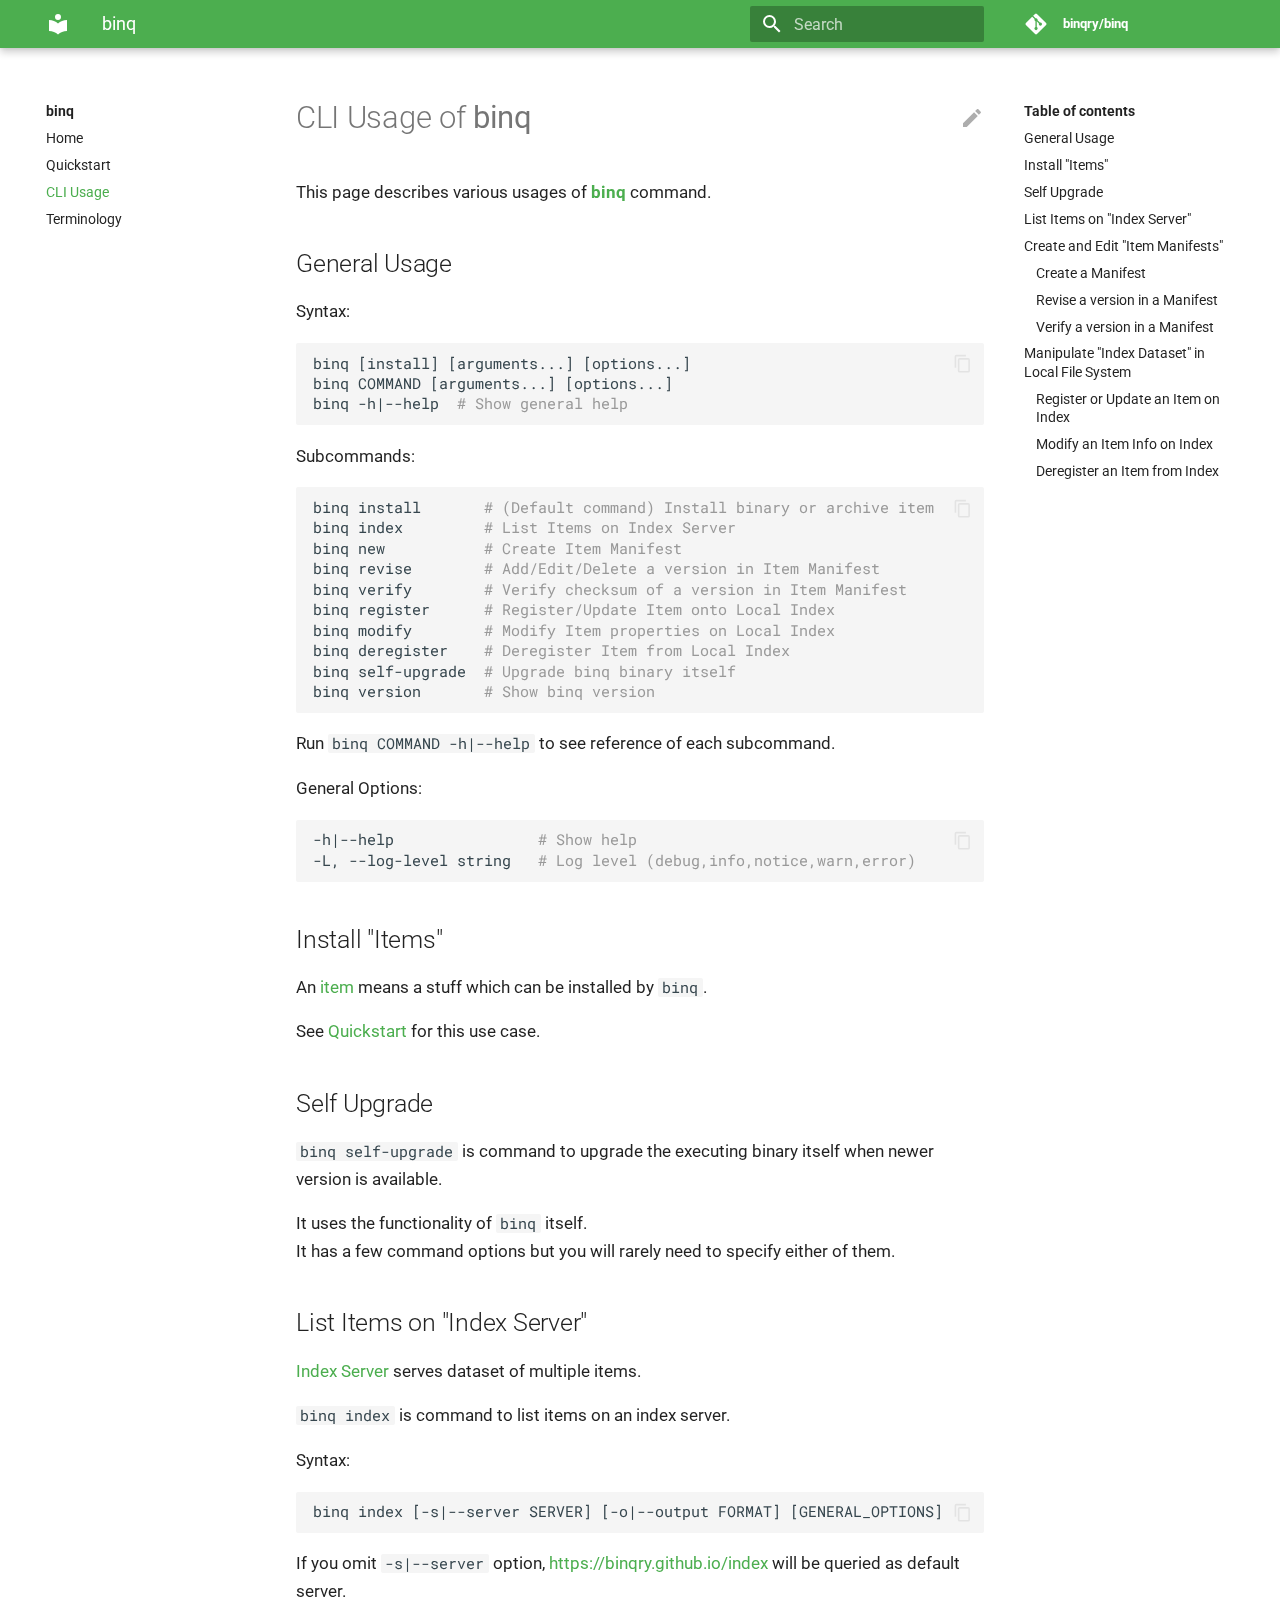
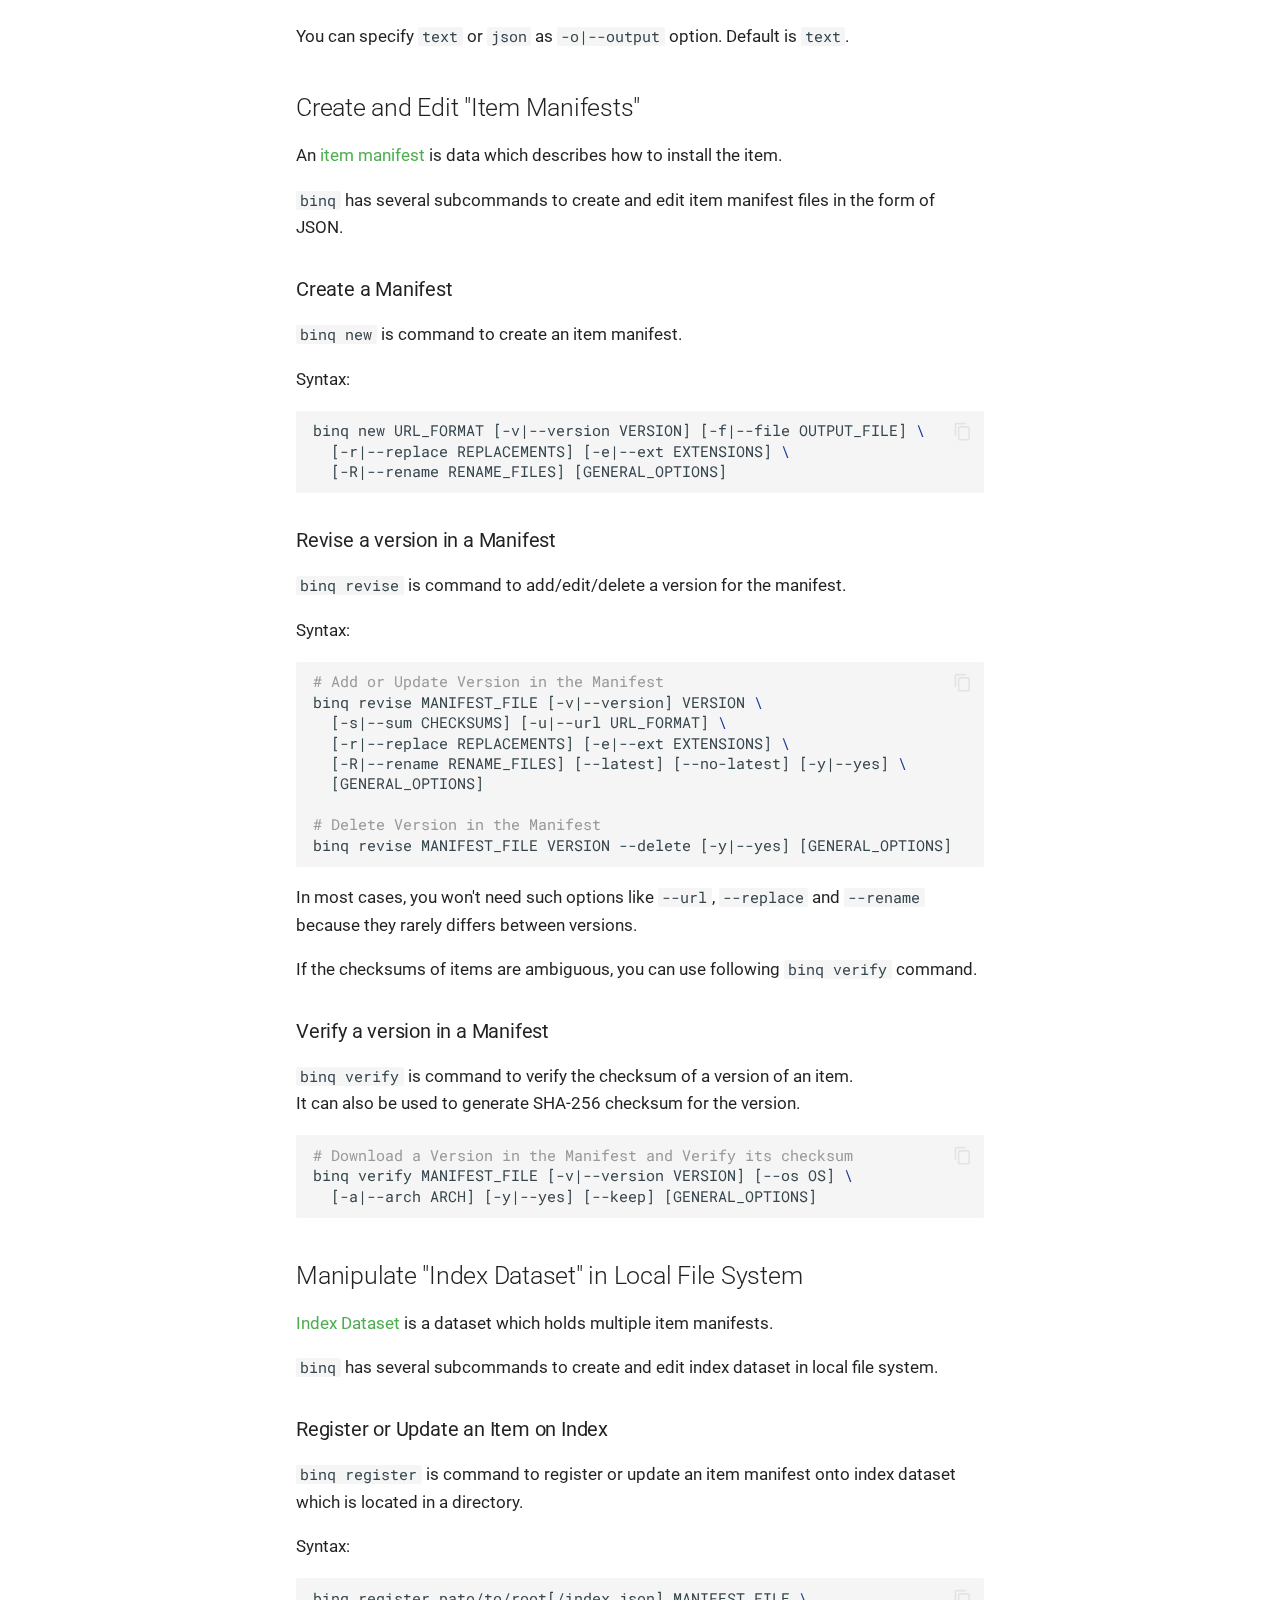
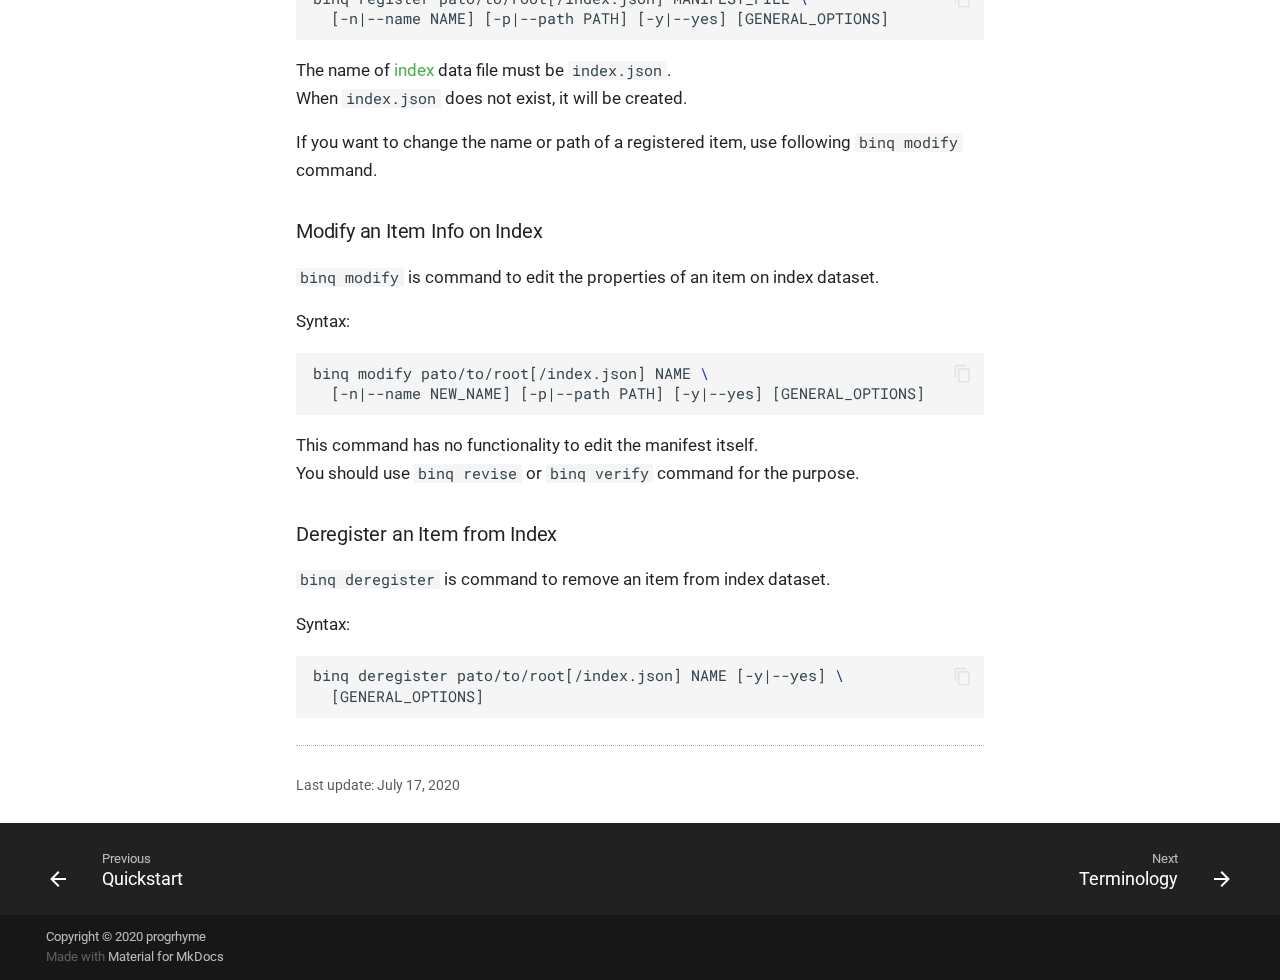
==== commit 4e3a56eb: "deploy: 8a6aa953d3874e0734ae302dceb47d6e5beb6403" ====
--- a/cli-usage/index.html
+++ b/cli-usage/index.html
@@ -520,12 +520,12 @@
 <p>Subcommands:</p>
 <div class="highlight"><pre><span></span><code>binq install       <span class="c1"># (Default command) Install binary or archive item</span>
 binq index         <span class="c1"># List Items on Index Server</span>
-binq new           <span class="c1"># Create Item JSON for Index Server</span>
-binq revise        <span class="c1"># Add/Edit/Delete a version in Item JSON</span>
-binq verify        <span class="c1"># Verify checksum of a version in item JSON</span>
-binq register      <span class="c1"># Register item JSON into Local Index Dataset</span>
-binq modify        <span class="c1"># Modify item properties on Local Index</span>
-binq deregister    <span class="c1"># Deregister item from Local Index Dataset</span>
+binq new           <span class="c1"># Create Item Manifest</span>
+binq revise        <span class="c1"># Add/Edit/Delete a version in Item Manifest</span>
+binq verify        <span class="c1"># Verify checksum of a version in Item Manifest</span>
+binq register      <span class="c1"># Register/Update Item onto Local Index</span>
+binq modify        <span class="c1"># Modify Item properties on Local Index</span>
+binq deregister    <span class="c1"># Deregister Item from Local Index</span>
 binq self-upgrade  <span class="c1"># Upgrade binq binary itself</span>
 binq version       <span class="c1"># Show binq version</span>
 </code></pre></div>
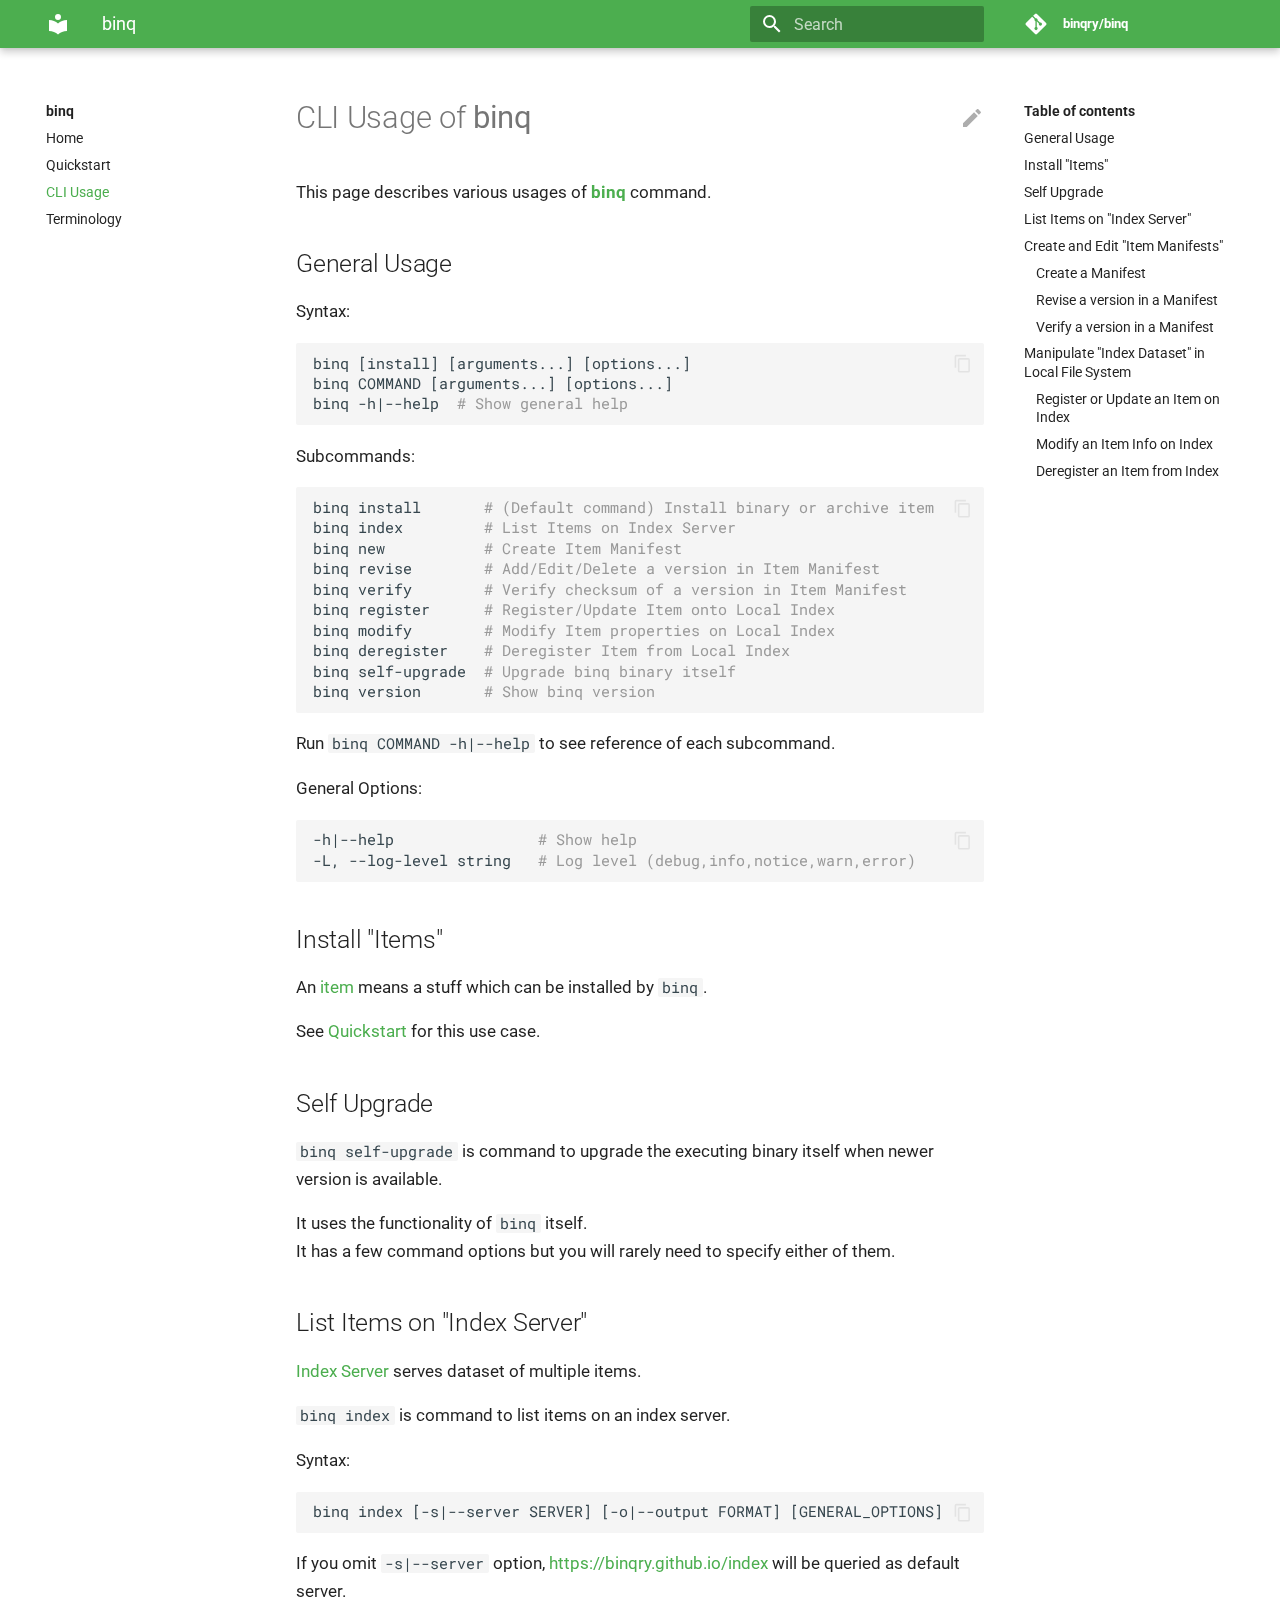
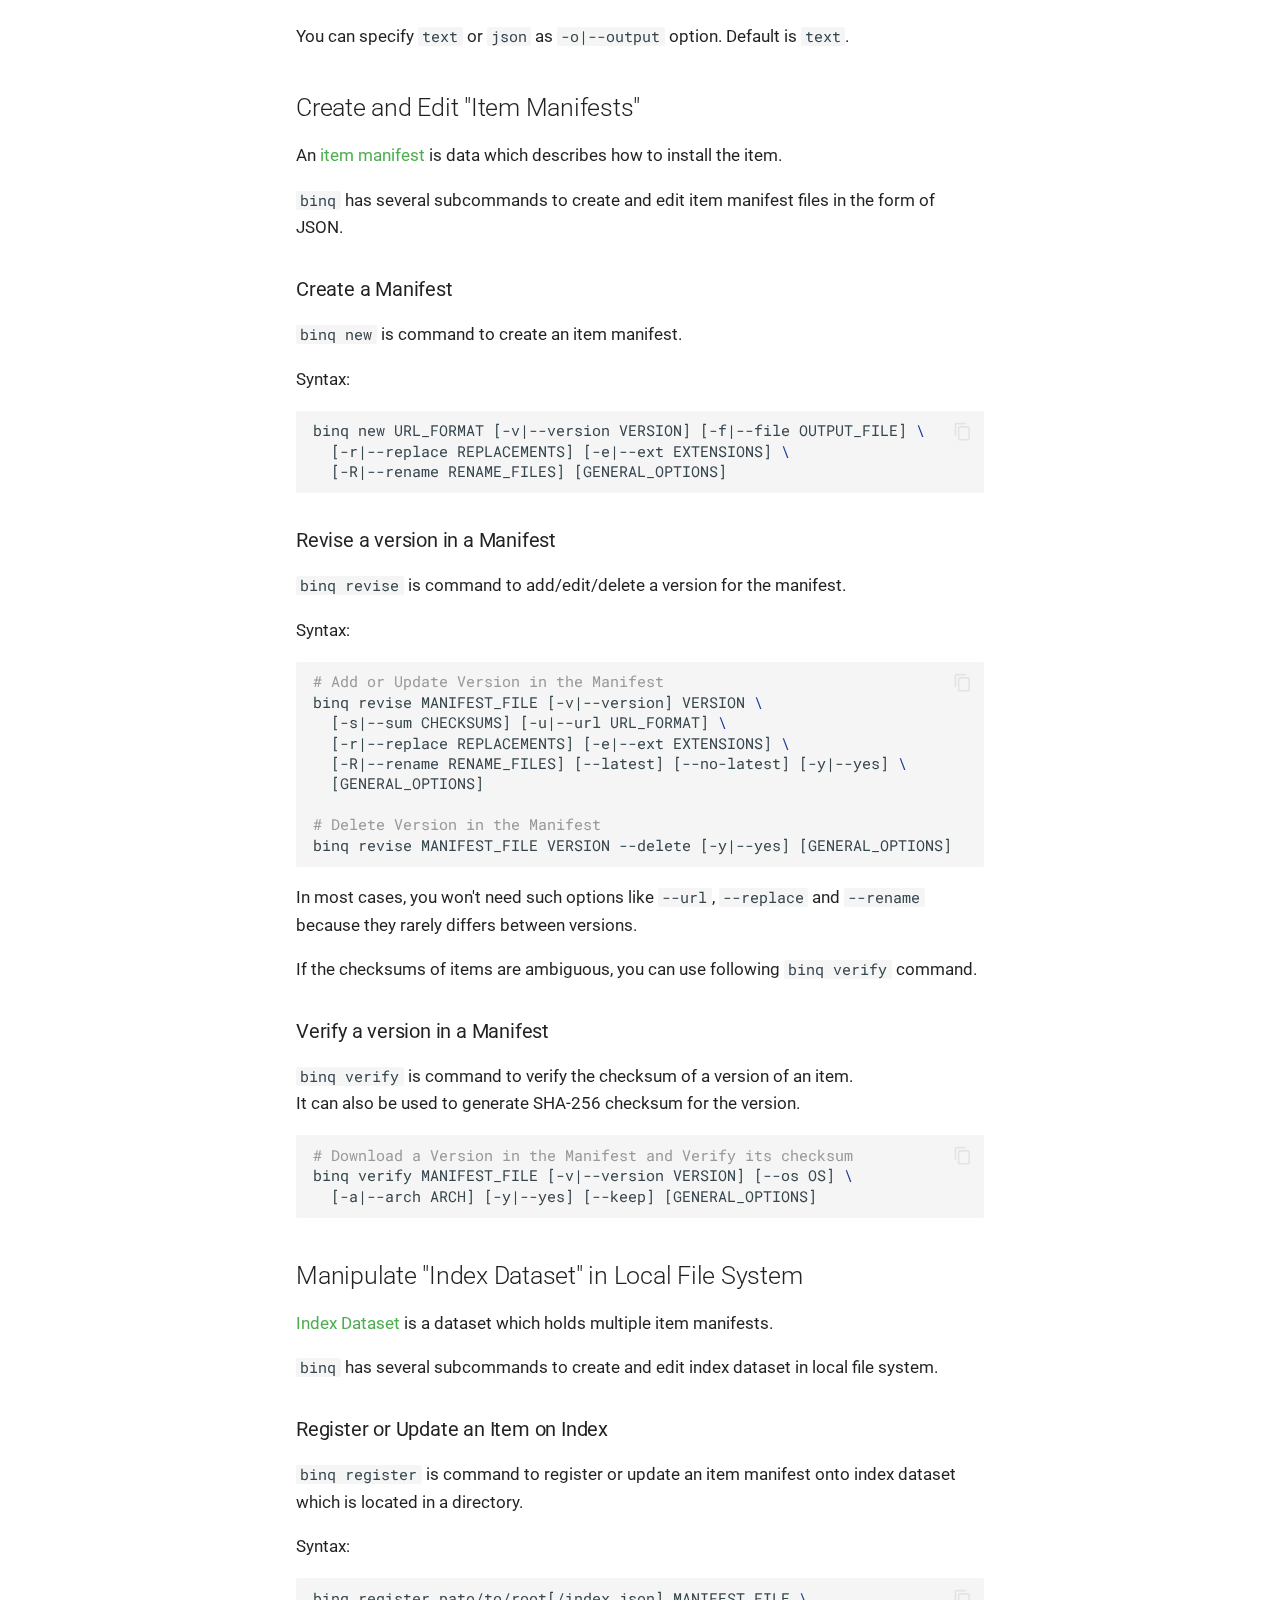
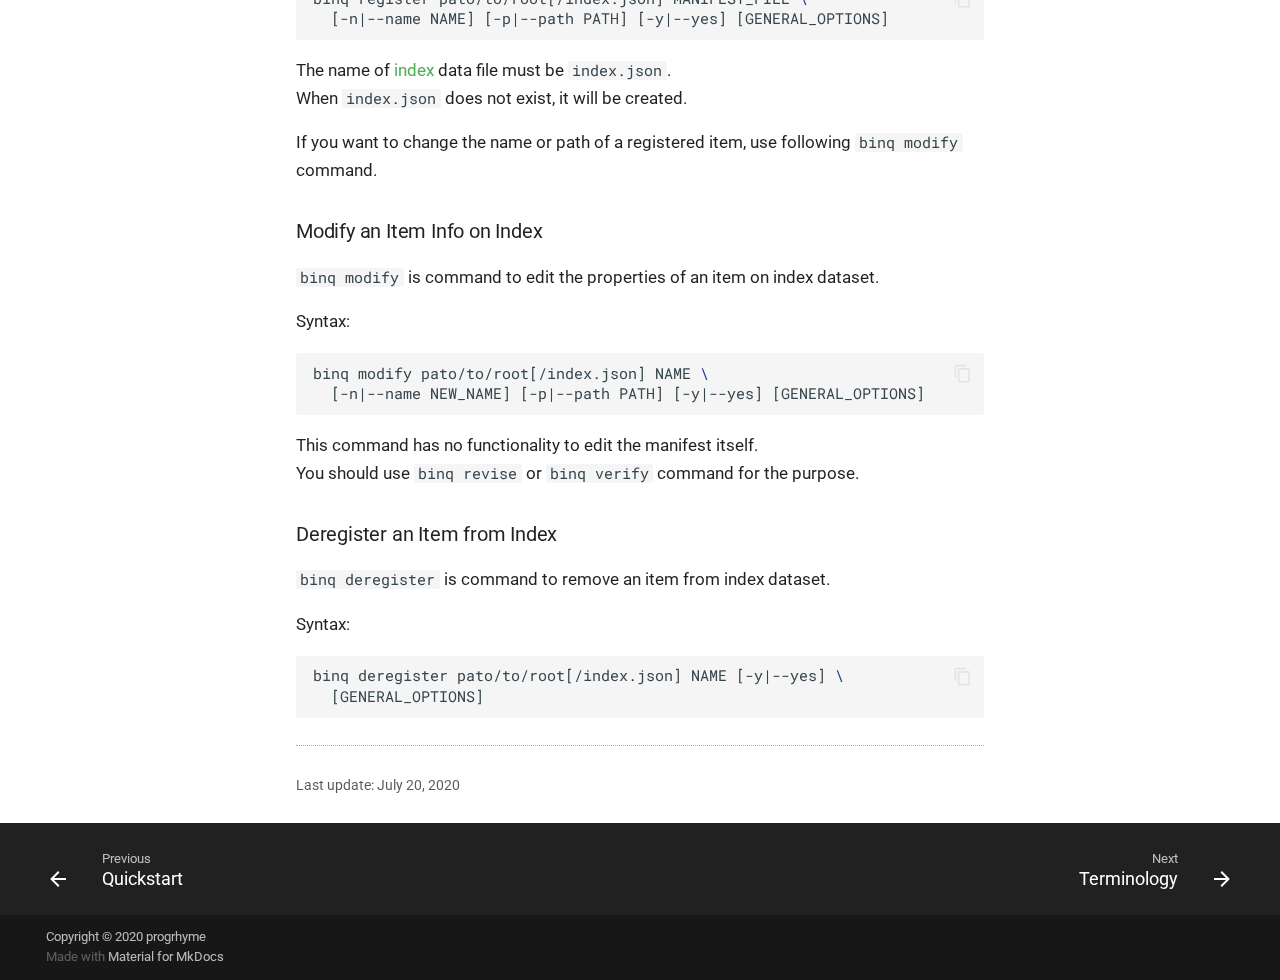
==== commit 79444e4f: "deploy: e8cb45ecd7cefe23090e2aa48aa1a044cd9d2e68" ====
--- a/cli-usage/index.html
+++ b/cli-usage/index.html
@@ -627,7 +627,7 @@
 <div class="md-source-date">
   <small>
     
-      Last update: <span class="git-revision-date-localized-plugin git-revision-date-localized-plugin-date">July 17, 2020</span>
+      Last update: <span class="git-revision-date-localized-plugin git-revision-date-localized-plugin-date">July 20, 2020</span>
     
   </small>
 </div>
